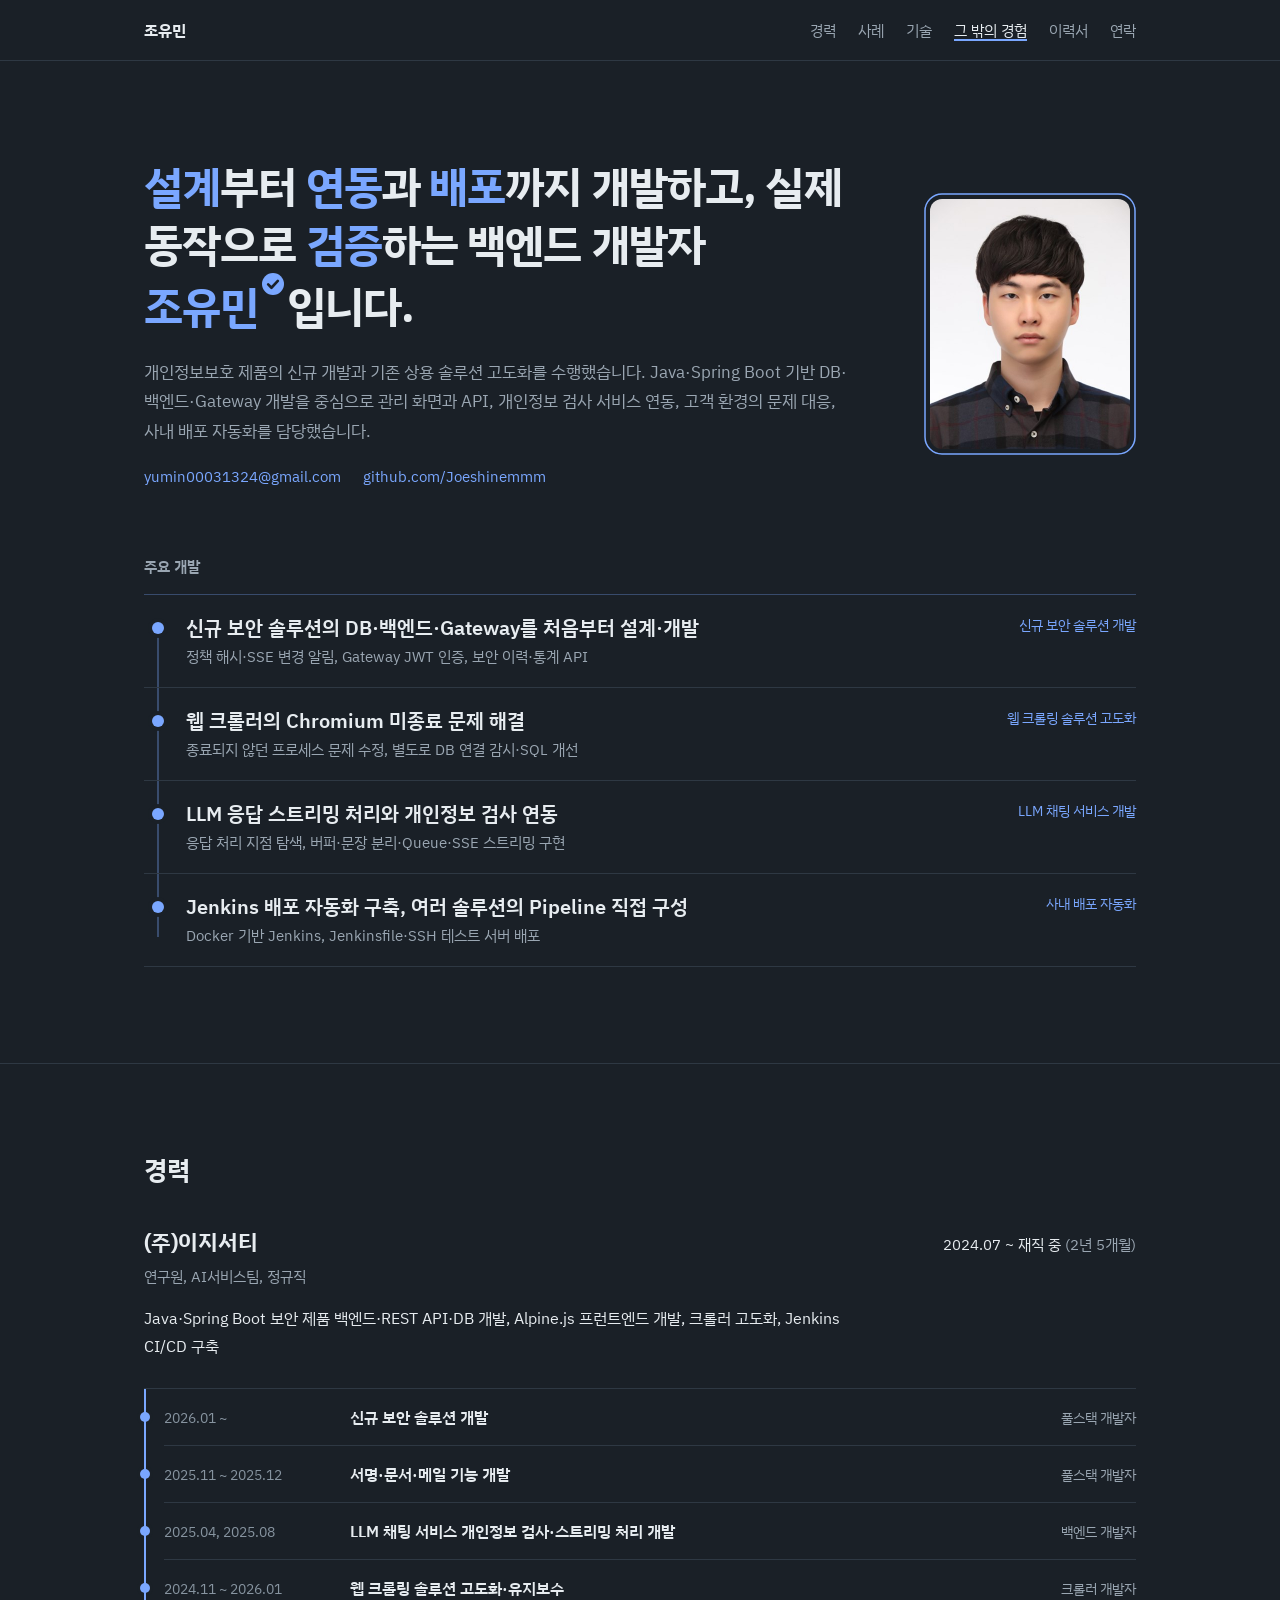
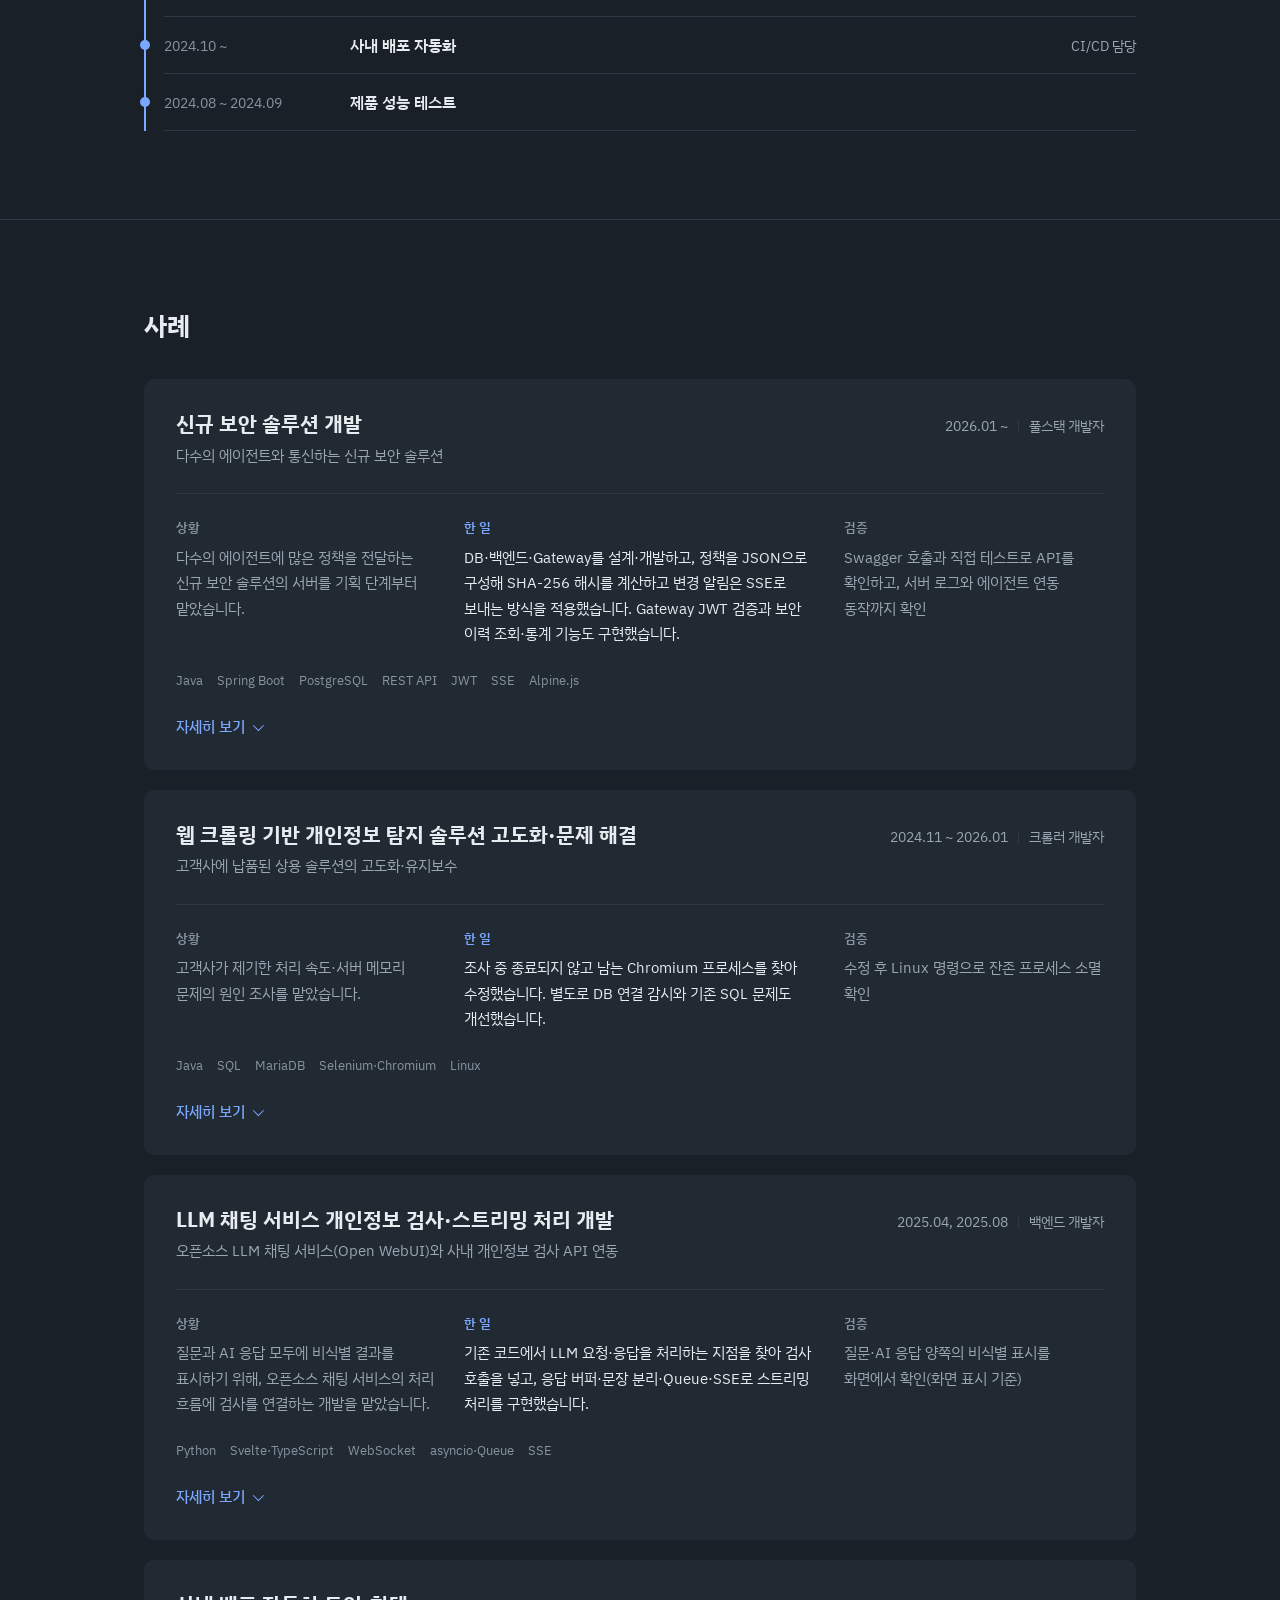
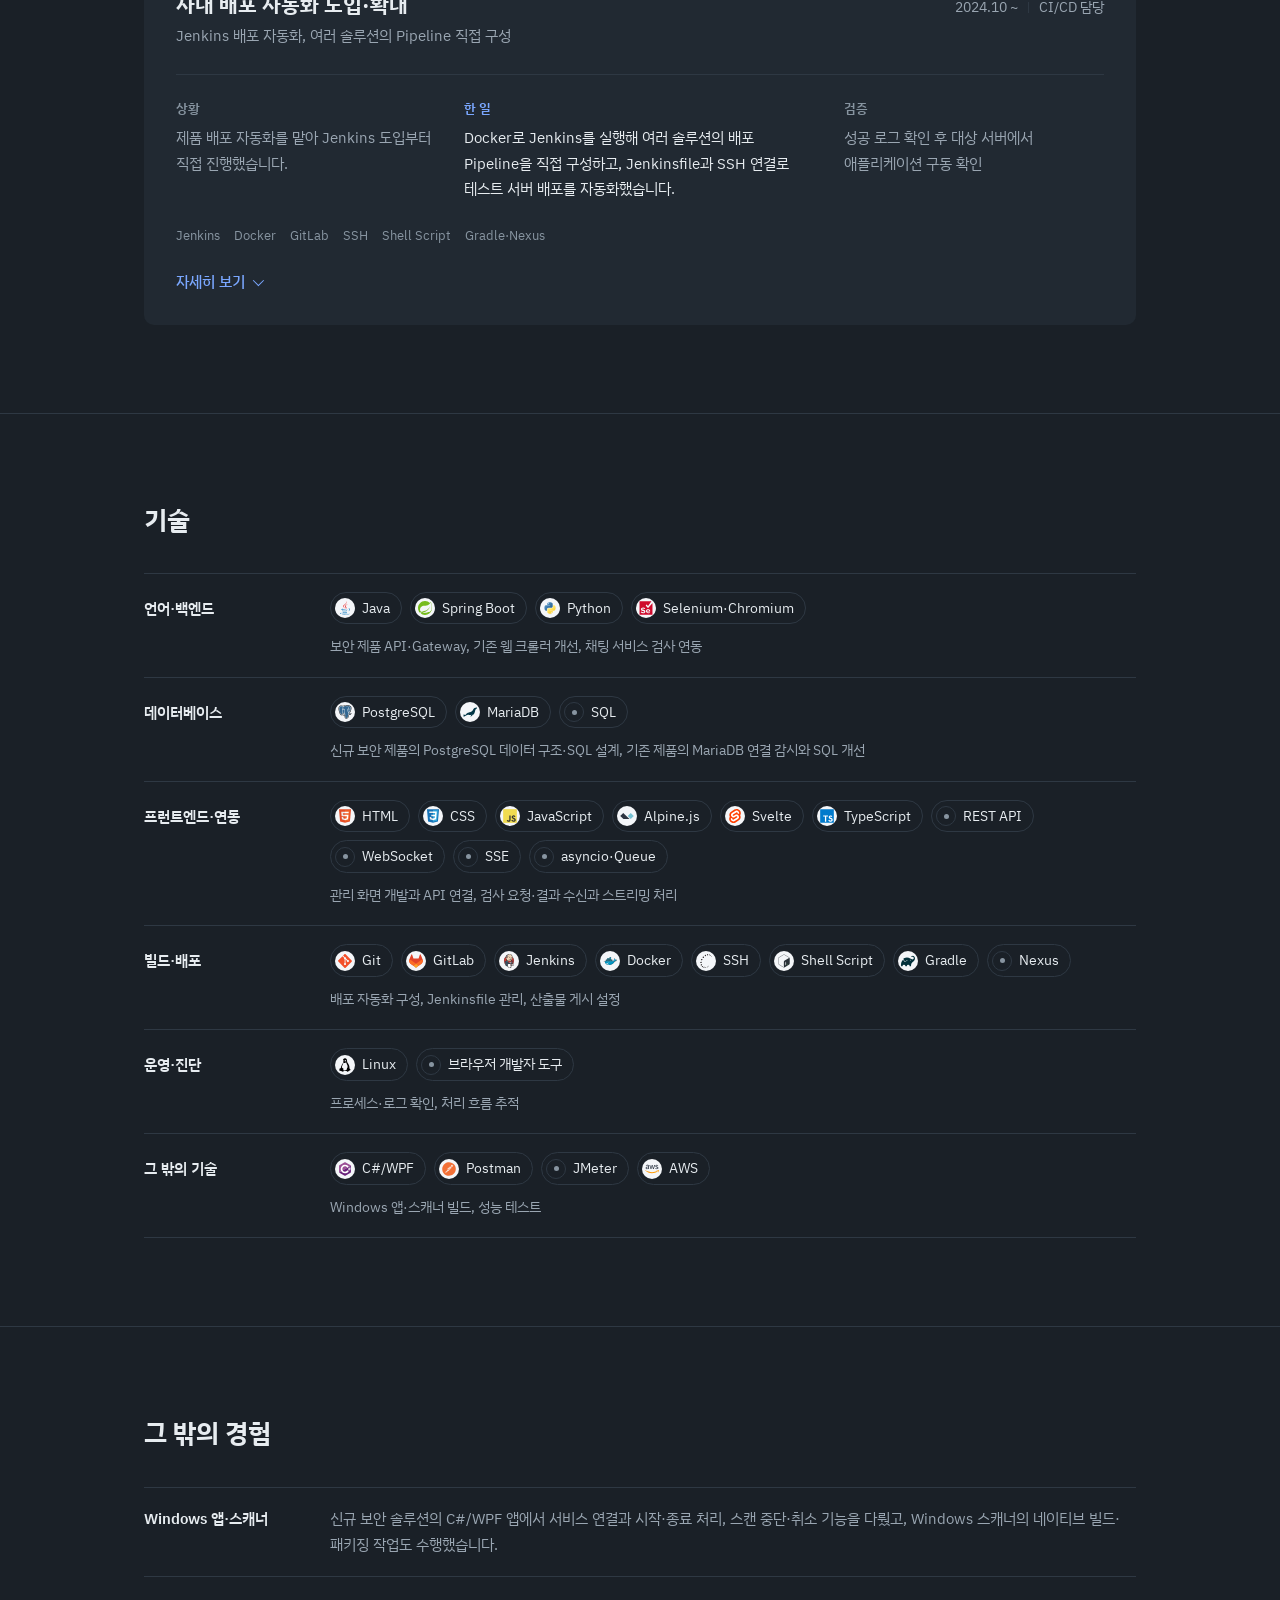
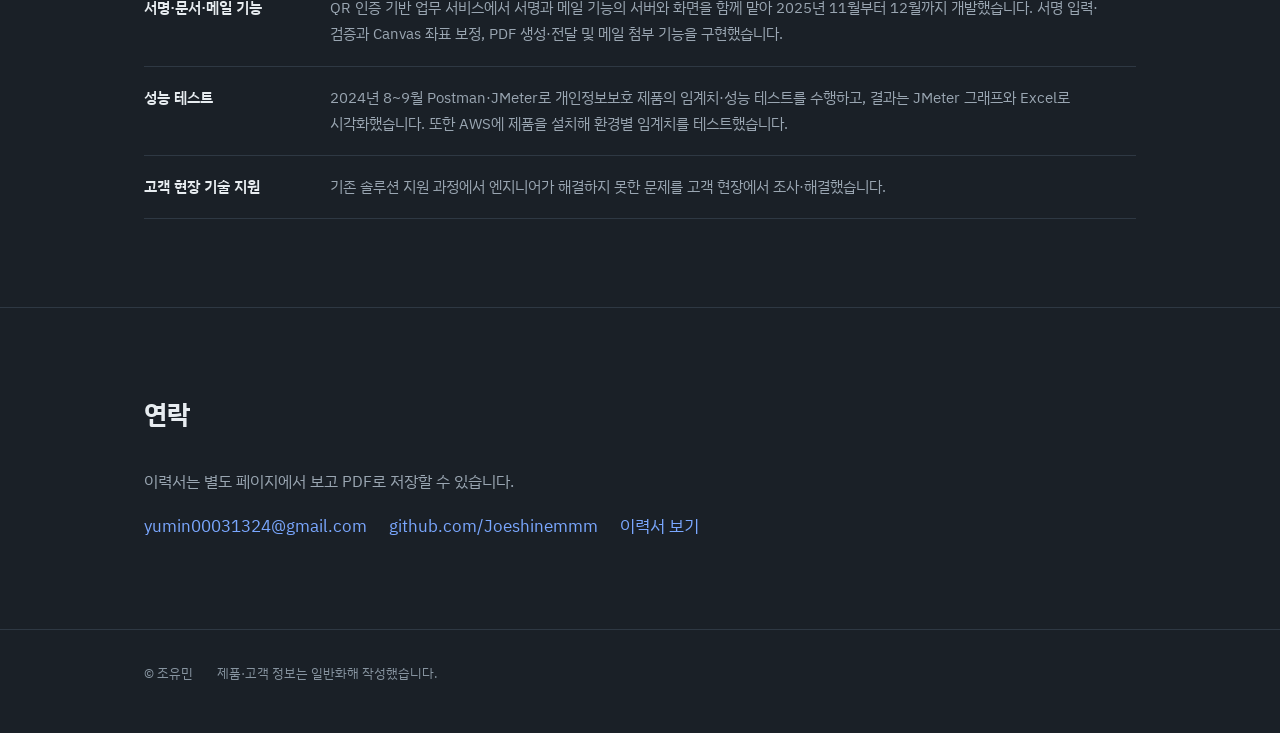
==== index.html @ 4fc16aa4 "[feat] 포트폴리오 사이트 첫 배포 * 포트폴리오·이력서 페이지와 스타일·스크립트·사진·기술 아이콘 추가 * README와 .nojekyll 추가" ====
<!doctype html>
<html lang="ko">
<head>
  <meta charset="utf-8">
  <meta name="viewport" content="width=device-width, initial-scale=1">
  <title>조유민 — 포트폴리오</title>
  <meta name="description" content="설계부터 연동과 배포까지 개발하고, 실제 동작으로 검증하는 백엔드 개발자 조유민의 포트폴리오">
  <meta property="og:type" content="website">
  <meta property="og:title" content="조유민 — 포트폴리오">
  <meta property="og:description" content="설계부터 연동과 배포까지 개발하고, 실제 동작으로 검증하는 백엔드 개발자 조유민입니다.">
  <meta property="og:url" content="https://joeshinemmm.github.io/">
  <link rel="canonical" href="https://joeshinemmm.github.io/">
  <link rel="icon" href="assets/favicon.svg" type="image/svg+xml">
  <link rel="preconnect" href="https://fonts.googleapis.com">
  <link rel="preconnect" href="https://fonts.gstatic.com" crossorigin>
  <link rel="stylesheet" href="https://fonts.googleapis.com/css2?family=IBM+Plex+Sans+KR:wght@400;500;600;700&display=swap">
  <link rel="stylesheet" href="assets/style.css?v=20261030a">
  <script>if (window.matchMedia('(prefers-reduced-motion: no-preference)').matches) document.documentElement.classList.add('motion');</script>
  <script src="assets/motion.js?v=20261028d" defer></script>
</head>
<body class="theme-dark">
  <a class="skip" href="#main">본문으로 건너뛰기</a>

  <header class="nav">
    <div class="container">
      <a class="brand" href="#top">조유민</a>
      <nav aria-label="섹션">
        <ul>
          <li><a class="link" href="#career">경력</a></li>
          <li><a class="link" href="#cases">사례</a></li>
          <li><a class="link" href="#skills">기술</a></li>
          <li><a class="link" href="#others">그 밖의 경험</a></li>
          <li><a class="link" href="resume.html">이력서</a></li>
          <li><a class="link" href="#contact">연락</a></li>
        </ul>
      </nav>
    </div>
  </header>

  <main id="main">
    <section class="hero" id="top">
      <div class="container">
        <div class="hero-top">
          <div class="hero-text">
            <h1><span class="kw" style="--d:800ms">설계</span>부터 <span class="kw" style="--d:1080ms">연동</span>과 <span class="kw" style="--d:1360ms">배포</span>까지 개발하고, 실제 동작으로 <span class="kw" style="--d:1640ms">검증</span>하는 백엔드 개발자 <span class="nowrap"><span class="kw kw-name" style="--d:1920ms">조유민</span><svg class="tick" viewBox="0 0 20 20" aria-hidden="true" focusable="false"><circle cx="10" cy="10" r="10"/><path d="M5.6 10.4l3 3 5.8-6.2"/></svg>입니다.</span></h1>
            <p class="lead">개인정보보호 제품의 신규 개발과 기존 상용 솔루션 고도화를 수행했습니다. Java·Spring Boot 기반 DB·백엔드·Gateway 개발을 중심으로 관리 화면과 API, 개인정보 검사 서비스 연동, 고객 환경의 문제 대응, 사내 배포 자동화를 담당했습니다.</p>
            <p class="links"><a href="mailto:yumin00031324@gmail.com">yumin00031324@gmail.com</a><a href="https://github.com/Joeshinemmm">github.com/Joeshinemmm</a></p>
          </div>
          <figure class="portrait">
            <img src="assets/profile.jpg" alt="조유민 프로필 사진" width="400" height="500">
            <svg class="frame" viewBox="0 0 212 262" preserveAspectRatio="none" aria-hidden="true" focusable="false"><rect x="1" y="1" width="210" height="260" rx="17" pathLength="100"/></svg>
          </figure>
        </div>

        <div class="ledger">
          <h2>주요 개발</h2>
          <ol>
            <li style="--i:0"><span class="mark" aria-hidden="true"></span><span class="what"><strong>신규 보안 솔루션의 DB·백엔드·Gateway를 처음부터 설계·개발</strong><span class="how">정책 해시·SSE 변경 알림, Gateway JWT 인증, 보안 이력·통계 API</span></span><a class="where" href="#case-security">신규 보안 솔루션 개발</a></li>
            <li style="--i:1"><span class="mark" aria-hidden="true"></span><span class="what"><strong>웹 크롤러의 Chromium 미종료 문제 해결</strong><span class="how">종료되지 않던 프로세스 문제 수정, 별도로 DB 연결 감시·SQL 개선</span></span><a class="where" href="#case-crawler">웹 크롤링 솔루션 고도화</a></li>
            <li style="--i:2"><span class="mark" aria-hidden="true"></span><span class="what"><strong>LLM 응답 스트리밍 처리와 개인정보 검사 연동</strong><span class="how">응답 처리 지점 탐색, 버퍼·문장 분리·Queue·SSE 스트리밍 구현</span></span><a class="where" href="#case-llm">LLM 채팅 서비스 개발</a></li>
            <li style="--i:3"><span class="mark" aria-hidden="true"></span><span class="what"><strong>Jenkins 배포 자동화 구축, 여러 솔루션의 Pipeline 직접 구성</strong><span class="how">Docker 기반 Jenkins, Jenkinsfile·SSH 테스트 서버 배포</span></span><a class="where" href="#case-cicd">사내 배포 자동화</a></li>
          </ol>
        </div>
      </div>
    </section>

    <section class="section" id="career">
      <div class="container">
        <h2>경력</h2>
        <div class="career">
          <div class="career-head">
            <h3>(주)이지서티</h3>
            <p class="tenure">2024.07 ~ 재직 중 <span>(<span data-since="2024-07">2년 3개월</span>)</span></p>
          </div>
          <p class="role">연구원, AI서비스팀, 정규직</p>
          <p class="sum">Java·Spring Boot 보안 제품 백엔드·REST API·DB 개발, Alpine.js 프런트엔드 개발, 크롤러 고도화, Jenkins CI/CD 구축</p>
          <ol class="timeline">
            <li class="now" style="--r:5"><span class="t-when">2026.01 ~</span><span class="t-what"><a href="#case-security">신규 보안 솔루션 개발</a></span><span class="t-role">풀스택 개발자</span></li>
            <li style="--r:4"><span class="t-when">2025.11 ~ 2025.12</span><span class="t-what"><a href="#others">서명·문서·메일 기능 개발</a></span><span class="t-role">풀스택 개발자</span></li>
            <li style="--r:3"><span class="t-when">2025.04, 2025.08</span><span class="t-what"><a href="#case-llm">LLM 채팅 서비스 개인정보 검사·스트리밍 처리 개발</a></span><span class="t-role">백엔드 개발자</span></li>
            <li style="--r:2"><span class="t-when">2024.11 ~ 2026.01</span><span class="t-what"><a href="#case-crawler">웹 크롤링 솔루션 고도화·유지보수</a></span><span class="t-role">크롤러 개발자</span></li>
            <li style="--r:1"><span class="t-when">2024.10 ~</span><span class="t-what"><a href="#case-cicd">사내 배포 자동화</a></span><span class="t-role">CI/CD 담당</span></li>
            <li style="--r:0"><span class="t-when">2024.08 ~ 2024.09</span><span class="t-what"><a href="#others">제품 성능 테스트</a></span><span class="t-role"></span></li>
          </ol>
        </div>
      </div>
    </section>

    <section class="section" id="cases">
      <div class="container">
        <h2>사례</h2>
        <div class="cases">

          <article class="case" id="case-security">
            <div class="case-head">
              <h3>신규 보안 솔루션 개발</h3>
              <p class="case-meta">2026.01 ~<span class="sep" aria-hidden="true"></span>풀스택 개발자</p>
            </div>
            <p class="context">다수의 에이전트와 통신하는 신규 보안 솔루션</p>
            <div class="facets">
              <div class="facet"><h4>상황</h4><p>다수의 에이전트에 많은 정책을 전달하는 신규 보안 솔루션의 서버를 기획 단계부터 맡았습니다.</p></div>
              <div class="facet key"><h4>한 일</h4><p>DB·백엔드·Gateway를 설계·개발하고, 정책을 JSON으로 구성해 SHA-256 해시를 계산하고 변경 알림은 SSE로 보내는 방식을 적용했습니다. Gateway JWT 검증과 보안 이력 조회·통계 기능도 구현했습니다.</p></div>
              <div class="facet"><h4>검증</h4><p>Swagger 호출과 직접 테스트로 API를 확인하고, 서버 로그와 에이전트 연동 동작까지 확인</p></div>
            </div>
            <p class="tags"><span>Java</span><span>Spring Boot</span><span>PostgreSQL</span><span>REST API</span><span>JWT</span><span>SSE</span><span>Alpine.js</span></p>
            <details>
              <summary>자세히 보기</summary>
              <div class="more">
                <div><h4>시기</h4><p>2026년 1월 설계, 2월 본격 개발</p></div>
                <div><h4>배경</h4><p>다수의 에이전트와 통신하는 신규 보안 솔루션의 서버를 초기 기획 단계부터 맡아 개발하고 있습니다.</p></div>
                <div><h4>맡은 일</h4><p>초기 기획에 참여하고 DB·백엔드·Gateway를 처음부터 설계·개발했습니다. 초기 React 화면은 프런트엔드 개발자가 담당했고 저는 연동을 지원했습니다. 이후 Alpine.js 관리 화면은 기존 UI 개발자와 협업해 개발했습니다. 현재는 서버와 관리 화면 개발을 함께 맡고 있습니다.</p></div>
                <div><h4>문제와 접근</h4>
                  <ul>
                    <li><b>정책 동기화:</b> 많은 정책과 에이전트 사이의 통신을 가볍게 구성하고 방화벽 제약을 고려하기 위해, 정책을 JSON으로 구성해 SHA-256 해시를 계산하는 방식과 SSE 연결을 적용했습니다. 해시 생성과 정책 변경 알림은 별도 흐름으로 구현했습니다.</li>
                    <li><b>인증 처리:</b> Gateway에서 JWT 검증과 인증 실패 응답을 처리하고, 서버가 참조하는 연동 주소를 환경 설정으로 분리했습니다.</li>
                    <li><b>관리 기능:</b> 조직 계층을 반영한 자산번호 일괄 부여 기능과, 보안 이력의 검색·조회 조건을 서버 처리와 연결하는 REST API, 보안 통계 집계·Excel 다운로드 기능을 구현했습니다.</li>
                  </ul>
                </div>
                <div><h4>검증</h4><p>Swagger로 API를 호출하거나 직접 테스트하며 동작을 확인하고, 서버의 정상 로그를 확인했습니다. 에이전트와 주고받는 정책 통신은 에이전트 개발자와 함께 점검했고, 오류가 생기면 서버와 에이전트 양쪽 로그를 보며 디버깅했습니다.</p></div>
                <div><h4>배운 점</h4><p>서버를 처음부터 맡아 설계·개발하며 쌓은 기술과 시행착오가, 이후 개발에서 설계 기준이 되었습니다.</p></div>
              </div>
            </details>
          </article>

          <article class="case" id="case-crawler">
            <div class="case-head">
              <h3>웹 크롤링 기반 개인정보 탐지 솔루션 고도화·문제 해결</h3>
              <p class="case-meta">2024.11 ~ 2026.01<span class="sep" aria-hidden="true"></span>크롤러 개발자</p>
            </div>
            <p class="context">고객사에 납품된 상용 솔루션의 고도화·유지보수</p>
            <div class="facets">
              <div class="facet"><h4>상황</h4><p>고객사가 제기한 처리 속도·서버 메모리 문제의 원인 조사를 맡았습니다.</p></div>
              <div class="facet key"><h4>한 일</h4><p>조사 중 종료되지 않고 남는 Chromium 프로세스를 찾아 수정했습니다. 별도로 DB 연결 감시와 기존 SQL 문제도 개선했습니다.</p></div>
              <div class="facet"><h4>검증</h4><p>수정 후 Linux 명령으로 잔존 프로세스 소멸 확인</p></div>
            </div>
            <p class="tags"><span>Java</span><span>SQL</span><span>MariaDB</span><span>Selenium·Chromium</span><span>Linux</span></p>
            <details>
              <summary>자세히 보기</summary>
              <div class="more">
                <div><h4>시기</h4><p>2024년 11월 ~ 2026년 1월 고도화·유지보수, 이후 오류 대응 지원</p></div>
                <div><h4>배경</h4><p>고객사에 이미 판매·납품된 웹 크롤링 기반 개인정보 탐지 솔루션의 유지보수와 고도화를 담당했습니다. 기존 코드와 크롤러 구조를 분석하고, 고객 요청에 따른 기능 변경과 동적 페이지 수집 처리를 개선했습니다.</p></div>
                <div><h4>문제와 접근</h4>
                  <ul>
                    <li><b>브라우저 프로세스 미종료:</b> 담당 엔지니어가 전달한 고객의 처리 속도·서버 메모리 문제를 조사하던 중, 종료되지 않고 남아 있는 Chromium 프로세스를 찾아 수정했습니다.</li>
                    <li><b>DB 연결 감시:</b> 애플리케이션 로그와 웹 요청·응답을 관찰하며 DB 연결·감시 문제를 조사하고 개선했습니다. 구현에는 DB 연결 사용률에 따른 작업 일시정지·재개, 점검 간격과 자원 정리 처리가 포함됩니다.</li>
                    <li><b>SQL 개선:</b> 기존 SQL 쿼리의 문제를 분석·수정해 정상화했습니다.</li>
                  </ul>
                </div>
                <div><h4>검증</h4>
                  <ul>
                    <li>수정 후 Linux 프로세스 확인 명령으로 잔존 Chromium 프로세스가 사라진 것을 확인했습니다.</li>
                    <li>DB 연결 사용률이 일정 비율 이상일 때 작업이 일시정지하는 것을 로그로 확인했습니다.</li>
                  </ul>
                </div>
                <div><h4>배운 점</h4><p>기존 코드에서 쿼리 오류와 예외 처리·기본 기능 확인이 부족한 부분을 보완하면서, 예외 상황과 기본 동작을 직접 확인하는 것을 기본으로 삼게 되었습니다.</p></div>
              </div>
            </details>
          </article>

          <article class="case" id="case-llm">
            <div class="case-head">
              <h3>LLM 채팅 서비스 개인정보 검사·스트리밍 처리 개발</h3>
              <p class="case-meta">2025.04, 2025.08<span class="sep" aria-hidden="true"></span>백엔드 개발자</p>
            </div>
            <p class="context">오픈소스 LLM 채팅 서비스(Open WebUI)와 사내 개인정보 검사 API 연동</p>
            <div class="facets">
              <div class="facet"><h4>상황</h4><p>질문과 AI 응답 모두에 비식별 결과를 표시하기 위해, 오픈소스 채팅 서비스의 처리 흐름에 검사를 연결하는 개발을 맡았습니다.</p></div>
              <div class="facet key"><h4>한 일</h4><p>기존 코드에서 LLM 요청·응답을 처리하는 지점을 찾아 검사 호출을 넣고, 응답 버퍼·문장 분리·Queue·SSE로 스트리밍 처리를 구현했습니다.</p></div>
              <div class="facet"><h4>검증</h4><p>질문·AI 응답 양쪽의 비식별 표시를 화면에서 확인(화면 표시 기준)</p></div>
            </div>
            <p class="tags"><span>Python</span><span>Svelte·TypeScript</span><span>WebSocket</span><span>asyncio·Queue</span><span>SSE</span></p>
            <details>
              <summary>자세히 보기</summary>
              <div class="more">
                <div><h4>시기</h4><p>2025년 4월 집중 개발, 2025년 8월 스트리밍 처리 재개발</p></div>
                <div><h4>배경</h4><p>오픈소스 LLM 채팅 서비스(Open WebUI)에 사내 개인정보 검사 API를 연결해, 사용자 질문과 AI 응답에 비식별 결과를 표시하는 작업이었습니다.</p></div>
                <div><h4>접근</h4><p>코드에 로그를 추가하고 실제 웹을 실행해 개발자 도구로 요청·응답 흐름을 추적하며 호출 지점을 찾았습니다. 초기 HTTP 호출을 WebSocket 기반 검사 요청·결과 수신으로 바꾸고, 화면에서는 원본 메시지와 표시용 비식별 결과를 구분해 처리했습니다. 8월에는 응답을 모아 완료 후 검사하던 기존 흐름을 스트리밍 방식으로 전환하며, 응답 버퍼와 문장 분리, asyncio 수신 태스크·Queue를 이용한 결과 전달, SSE 형식 재구성을 구현했습니다.</p></div>
                <div><h4>표시 흐름</h4>
                  <div class="flow">
                    <div><p class="lane">질문</p><ol><li style="--i:0">사용자 질문</li><li class="arrow" aria-hidden="true">→</li><li style="--i:1">사내 검사 API</li><li class="arrow" aria-hidden="true">→</li><li style="--i:2" class="end">비식별 결과 표시</li></ol></div>
                    <div><p class="lane">AI 응답 (후속 스트리밍 처리)</p><ol><li style="--i:0">응답 버퍼·문장 분리</li><li class="arrow" aria-hidden="true">→</li><li style="--i:1">사내 검사 API</li><li class="arrow" aria-hidden="true">→</li><li style="--i:2">Queue로 결과 전달</li><li class="arrow" aria-hidden="true">→</li><li style="--i:3" class="end">SSE 형식으로 비식별 결과 표시</li></ol></div>
                    <p class="note">흐름 설명용 그림입니다. 화면 표시 기준이며, 모델에 전달되는 원문의 처리 여부를 나타내지 않습니다.</p>
                  </div>
                </div>
                <div><h4>검증</h4><p>개인정보가 포함된 질문을 실제로 입력해, 질문과 AI 응답 양쪽에 비식별 결과가 표시되는 것을 화면에서 확인했습니다. 이 확인은 화면 표시 기준이며, 모델에 전달되는 원문이나 저장 데이터의 처리 검증과는 별개입니다.</p></div>
                <div><h4>배운 점</h4><p>오랜만에 쓰는 Python과 처음 접한 Svelte로 된 코드였지만, 로그를 추가하고 실제로 실행하며 흐름을 따라가는 과정에서 디버깅의 중요성을 체감했습니다.</p></div>
              </div>
            </details>
          </article>

          <article class="case" id="case-cicd">
            <div class="case-head">
              <h3>사내 배포 자동화 도입·확대</h3>
              <p class="case-meta">2024.10 ~<span class="sep" aria-hidden="true"></span>CI/CD 담당</p>
            </div>
            <p class="context">Jenkins 배포 자동화, 여러 솔루션의 Pipeline 직접 구성</p>
            <div class="facets">
              <div class="facet"><h4>상황</h4><p>제품 배포 자동화를 맡아 Jenkins 도입부터 직접 진행했습니다.</p></div>
              <div class="facet key"><h4>한 일</h4><p>Docker로 Jenkins를 실행해 여러 솔루션의 배포 Pipeline을 직접 구성하고, Jenkinsfile과 SSH 연결로 테스트 서버 배포를 자동화했습니다.</p></div>
              <div class="facet"><h4>검증</h4><p>성공 로그 확인 후 대상 서버에서 애플리케이션 구동 확인</p></div>
            </div>
            <p class="tags"><span>Jenkins</span><span>Docker</span><span>GitLab</span><span>SSH</span><span>Shell Script</span><span>Gradle·Nexus</span></p>
            <details>
              <summary>자세히 보기</summary>
              <div class="more">
                <div><h4>시기</h4><p>2024년 10월부터 담당</p></div>
                <div><h4>배경</h4><p>팀장의 요청을 계기로 제품 배포 자동화를 맡아, Jenkins 도입부터 진행했습니다.</p></div>
                <div><h4>맡은 일과 접근</h4>
                  <ul>
                    <li>Docker로 Jenkins를 실행하고, 처음 다루는 도구였지만 AI 도구를 활용해 익히며, 담당하던 기존 솔루션부터 차례로 Pipeline과 설정을 직접 구성했습니다.</li>
                    <li>다른 제품 담당자들에게 JAR·WAR를 직접 빌드해 올리는 것보다 편리하고 여러 작업을 지원한다는 점을 설명하며 도입을 도왔습니다.</li>
                    <li>Jenkinsfile을 작성해 GitLab에서 관리하고, Jenkins의 SSH 연결을 프로젝트 설정에 적용해 테스트 서버 배포와 환경 설정을 자동화했습니다.</li>
                    <li>이후 빌드 산출물의 서버 전달과 보관 전송을 구성하고, 이후 신규 보안 솔루션에서는 Jenkinsfile의 환경 설정 경로와 브랜치 설정을 수정했습니다. 기존 Nexus 서버를 활용할 수 있도록 Gradle 산출물 게시 설정도 구성했습니다.</li>
                  </ul>
                </div>
                <div><h4>배포 흐름</h4>
                  <div class="flow">
                    <div><ol><li style="--i:0">GitLab의 Jenkinsfile</li><li class="arrow" aria-hidden="true">→</li><li style="--i:1">Jenkins(Docker)</li><li class="arrow" aria-hidden="true">→</li><li style="--i:2">빌드</li><li class="arrow" aria-hidden="true">→</li><li style="--i:3">SSH 배포</li><li class="arrow" aria-hidden="true">→</li><li style="--i:4">테스트 서버</li><li class="arrow" aria-hidden="true">→</li><li style="--i:5" class="end">성공 로그·구동 확인</li></ol></div>
                    <p class="note">흐름 설명용 그림입니다. 서버 구성과 접속 설정은 표시하지 않습니다.</p>
                  </div>
                </div>
                <div><h4>검증</h4><p>Jenkins 성공 로그를 확인한 뒤 대상 서버에서 애플리케이션이 실제로 구동되는지 확인했습니다. 신규 보안 솔루션의 설정을 수정한 뒤에는 배포 테스트에서 정상 동작을 확인했습니다.</p></div>
              </div>
            </details>
          </article>

        </div>
      </div>
    </section>

    <section class="section" id="skills">
      <div class="container">
        <h2>기술</h2>
        <div class="skills">
          <div class="skill">
            <h3>언어·백엔드</h3>
            <ul class="chips">
              <li class="chip"><i aria-hidden="true"><img src="assets/icons/java.svg" alt="" width="14" height="14"></i>Java</li>
              <li class="chip"><i aria-hidden="true"><img src="assets/icons/spring.svg" alt="" width="14" height="14"></i>Spring Boot</li>
              <li class="chip"><i aria-hidden="true"><img src="assets/icons/python.svg" alt="" width="14" height="14"></i>Python</li>
              <li class="chip"><i aria-hidden="true"><img src="assets/icons/selenium.svg" alt="" width="14" height="14"></i>Selenium·Chromium</li>
            </ul>
            <p class="used">보안 제품 API·Gateway, 기존 웹 크롤러 개선, 채팅 서비스 검사 연동</p>
          </div>
          <div class="skill">
            <h3>데이터베이스</h3>
            <ul class="chips">
              <li class="chip"><i aria-hidden="true"><img src="assets/icons/postgresql.svg" alt="" width="14" height="14"></i>PostgreSQL</li>
              <li class="chip"><i aria-hidden="true"><img src="assets/icons/mariadb.svg" alt="" width="14" height="14"></i>MariaDB</li>
              <li class="chip"><i class="ico-generic" aria-hidden="true"></i>SQL</li>
            </ul>
            <p class="used">신규 보안 제품의 PostgreSQL 데이터 구조·SQL 설계, 기존 제품의 MariaDB 연결 감시와 SQL 개선</p>
          </div>
          <div class="skill">
            <h3>프런트엔드·연동</h3>
            <ul class="chips">
              <li class="chip"><i aria-hidden="true"><img src="assets/icons/html5.svg" alt="" width="14" height="14"></i>HTML</li>
              <li class="chip"><i aria-hidden="true"><img src="assets/icons/css3.svg" alt="" width="14" height="14"></i>CSS</li>
              <li class="chip"><i aria-hidden="true"><img src="assets/icons/javascript.svg" alt="" width="14" height="14"></i>JavaScript</li>
              <li class="chip"><i aria-hidden="true"><img src="assets/icons/alpinejs.svg" alt="" width="14" height="14"></i>Alpine.js</li>
              <li class="chip"><i aria-hidden="true"><img src="assets/icons/svelte.svg" alt="" width="14" height="14"></i>Svelte</li>
              <li class="chip"><i aria-hidden="true"><img src="assets/icons/typescript.svg" alt="" width="14" height="14"></i>TypeScript</li>
              <li class="chip"><i class="ico-generic" aria-hidden="true"></i>REST API</li>
              <li class="chip"><i class="ico-generic" aria-hidden="true"></i>WebSocket</li>
              <li class="chip"><i class="ico-generic" aria-hidden="true"></i>SSE</li>
              <li class="chip"><i class="ico-generic" aria-hidden="true"></i>asyncio·Queue</li>
            </ul>
            <p class="used">관리 화면 개발과 API 연결, 검사 요청·결과 수신과 스트리밍 처리</p>
          </div>
          <div class="skill">
            <h3>빌드·배포</h3>
            <ul class="chips">
              <li class="chip"><i aria-hidden="true"><img src="assets/icons/git.svg" alt="" width="14" height="14"></i>Git</li>
              <li class="chip"><i aria-hidden="true"><img src="assets/icons/gitlab.svg" alt="" width="14" height="14"></i>GitLab</li>
              <li class="chip"><i aria-hidden="true"><img src="assets/icons/jenkins.svg" alt="" width="14" height="14"></i>Jenkins</li>
              <li class="chip"><i aria-hidden="true"><img src="assets/icons/docker.svg" alt="" width="14" height="14"></i>Docker</li>
              <li class="chip"><i aria-hidden="true"><img src="assets/icons/ssh.svg" alt="" width="14" height="14"></i>SSH</li>
              <li class="chip"><i aria-hidden="true"><img src="assets/icons/bash.svg" alt="" width="14" height="14"></i>Shell Script</li>
              <li class="chip"><i aria-hidden="true"><img src="assets/icons/gradle.svg" alt="" width="14" height="14"></i>Gradle</li>
              <li class="chip"><i class="ico-generic" aria-hidden="true"></i>Nexus</li>
            </ul>
            <p class="used">배포 자동화 구성, Jenkinsfile 관리, 산출물 게시 설정</p>
          </div>
          <div class="skill">
            <h3>운영·진단</h3>
            <ul class="chips">
              <li class="chip"><i aria-hidden="true"><img src="assets/icons/linux.svg" alt="" width="14" height="14"></i>Linux</li>
              <li class="chip"><i class="ico-generic" aria-hidden="true"></i>브라우저 개발자 도구</li>
            </ul>
            <p class="used">프로세스·로그 확인, 처리 흐름 추적</p>
          </div>
          <div class="skill">
            <h3>그 밖의 기술</h3>
            <ul class="chips">
              <li class="chip"><i aria-hidden="true"><img src="assets/icons/csharp.svg" alt="" width="14" height="14"></i>C#/WPF</li>
              <li class="chip"><i aria-hidden="true"><img src="assets/icons/postman.svg" alt="" width="14" height="14"></i>Postman</li>
              <li class="chip"><i class="ico-generic" aria-hidden="true"></i>JMeter</li>
              <li class="chip"><i aria-hidden="true"><img src="assets/icons/amazonwebservices.svg" alt="" width="14" height="14"></i>AWS</li>
            </ul>
            <p class="used">Windows 앱·스캐너 빌드, 성능 테스트</p>
          </div>
        </div>
      </div>
    </section>

    <section class="section" id="others">
      <div class="container">
        <h2>그 밖의 경험</h2>
        <div class="others">
          <div class="other"><h3>Windows 앱·스캐너</h3><p>신규 보안 솔루션의 C#/WPF 앱에서 서비스 연결과 시작·종료 처리, 스캔 중단·취소 기능을 다뤘고, Windows 스캐너의 네이티브 빌드·패키징 작업도 수행했습니다.</p></div>
          <div class="other"><h3>서명·문서·메일 기능</h3><p>QR 인증 기반 업무 서비스에서 서명과 메일 기능의 서버와 화면을 함께 맡아 2025년 11월부터 12월까지 개발했습니다. 서명 입력·검증과 Canvas 좌표 보정, PDF 생성·전달 및 메일 첨부 기능을 구현했습니다.</p></div>
          <div class="other"><h3>성능 테스트</h3><p>2024년 8~9월 Postman·JMeter로 개인정보보호 제품의 임계치·성능 테스트를 수행하고, 결과는 JMeter 그래프와 Excel로 시각화했습니다. 또한 AWS에 제품을 설치해 환경별 임계치를 테스트했습니다.</p></div>
          <div class="other"><h3>고객 현장 기술 지원</h3><p>기존 솔루션 지원 과정에서 엔지니어가 해결하지 못한 문제를 고객 현장에서 조사·해결했습니다.</p></div>
        </div>
      </div>
    </section>

    <section class="section contact" id="contact">
      <div class="container">
        <h2>연락</h2>
        <p>이력서는 별도 페이지에서 보고 PDF로 저장할 수 있습니다.</p>
        <p class="links"><a href="mailto:yumin00031324@gmail.com">yumin00031324@gmail.com</a><a href="https://github.com/Joeshinemmm">github.com/Joeshinemmm</a><a href="resume.html">이력서 보기</a></p>
      </div>
    </section>
  </main>

  <footer class="footer">
    <div class="container"><span>© 조유민</span><span>제품·고객 정보는 일반화해 작성했습니다.</span></div>
  </footer>

  <script>
    document.querySelectorAll('[data-since]').forEach(function (el) {
      var p = el.getAttribute('data-since').split('-');
      var now = new Date();
      var months = (now.getFullYear() - Number(p[0])) * 12 + (now.getMonth() + 1 - Number(p[1]));
      if (months < 0) return;
      var y = Math.floor(months / 12), m = months % 12;
      el.textContent = ((y ? y + '년' : '') + (m ? ' ' + m + '개월' : '')).trim() || '0개월';
    });
  </script>
</body>
</html>
---- assets/style.css ----
/* 조유민 포트폴리오 · 로컬 시안 (2026-10-28 2차)
   정체성: '주요 개발' — 강조는 히어로 아래 주요 개발 한 곳에만 쓴다. */

:root {
  --font: "IBM Plex Sans KR", "Apple SD Gothic Neo", "Malgun Gothic", sans-serif;
  --maxw: 1040px;
  --measure: 720px;
  --gutter: 24px;
}

/* 포트폴리오: 슬레이트 다크 */
.theme-dark {
  --bg: #1a2027;      /* Slate */
  --panel: #212932;   /* Panel */
  --rule: #2e3843;    /* Rule */
  --text: #e7ecf0;    /* Paper */
  --muted: #9aa6b2;   /* Fog */
  --faint: #8794a0;
  --accent: #7aa7ff;  /* Verified Blue: 신호 단어·강조·링크 */
  --accent-weak: rgba(122, 167, 255, 0.1);
  --accent-line: rgba(122, 167, 255, 0.32);
}

/* 이력서: 종이 */
.theme-light {
  --bg: #ffffff;
  --panel: #f5f7f9;
  --rule: #e3e7eb;
  --text: #1a2027;
  --muted: #56616c;
  --faint: #66717c;
  --accent: #2f63d1;
  --accent-weak: rgba(47, 99, 209, 0.08);
  --accent-line: rgba(47, 99, 209, 0.28);
}

* { box-sizing: border-box; }
html { scroll-padding-top: 72px; }
@media (prefers-reduced-motion: no-preference) { html { scroll-behavior: smooth; } }
body {
  margin: 0;
  background: var(--bg);
  color: var(--text);
  font-family: var(--font);
  font-size: 16px;
  line-height: 1.75;
  word-break: keep-all;
  overflow-wrap: anywhere;
  font-variant-numeric: tabular-nums;
  -webkit-font-smoothing: antialiased;
}
a { color: var(--accent); text-decoration: none; }
a:hover { text-decoration: underline; text-underline-offset: 3px; }
:focus-visible { outline: 2px solid var(--accent); outline-offset: 3px; border-radius: 3px; }
h1, h2, h3, h4, p, ul, ol { margin: 0; }
ul, ol { padding: 0; list-style: none; }

.container { max-width: var(--maxw); margin: 0 auto; padding: 0 var(--gutter); }
.skip { position: absolute; left: -999px; }
.skip:focus { left: 16px; top: 8px; z-index: 50; background: var(--panel); padding: 6px 12px; }

/* 상단 메뉴 */
.nav { position: sticky; top: 0; z-index: 20; background: var(--bg); border-bottom: 1px solid var(--rule); }
.nav .container { display: flex; align-items: center; gap: 24px; height: 60px; }
.nav .brand { color: var(--text); font-weight: 700; white-space: nowrap; }
.nav .brand:hover { text-decoration: none; }
.nav nav { min-width: 0; margin-left: auto; }
.nav ul { display: flex; gap: 22px; overflow-x: auto; scrollbar-width: none; }
.nav ul::-webkit-scrollbar { display: none; }
.nav a.link { color: var(--muted); font-size: 15px; white-space: nowrap; }
.nav a.link:hover { color: var(--text); text-decoration: none; }

/* 섹션 */
.section { padding: 88px 0; border-top: 1px solid var(--rule); }
.section > .container > h2 { font-size: 26px; line-height: 1.35; font-weight: 700; margin-bottom: 36px; }

/* 히어로 */
.hero { padding: 96px 0 0; }
.hero h1 { font-size: clamp(30px, 4.2vw, 44px); line-height: 1.32; font-weight: 700; letter-spacing: -0.02em; max-width: 880px; }
.hero .lead { color: var(--muted); max-width: var(--measure); margin-top: 22px; font-size: 17px; }
.links { display: flex; flex-wrap: wrap; gap: 8px 22px; margin-top: 18px; font-size: 15px; }

/* 주요 개발 — 페이지의 유일한 강조 */
.ledger { margin: 64px 0 96px; }
.ledger h2 { font-size: 15px; font-weight: 600; color: var(--muted); margin-bottom: 14px; }
.ledger ol { border-top: 1px solid var(--accent-line); }
.ledger li { display: grid; grid-template-columns: 28px minmax(0, 1fr) auto; gap: 14px; align-items: baseline; padding: 18px 0; border-bottom: 1px solid var(--rule); }
.ledger .what { display: grid; gap: 2px; }
.ledger .what strong { font-size: clamp(17px, 2vw, 20px); line-height: 1.5; font-weight: 600; }
.ledger .how { color: var(--muted); font-size: 15px; line-height: 1.6; }
.ledger .where { font-size: 14px; white-space: nowrap; }
.ledger li:hover .mark, .ledger li:focus-within .mark { box-shadow: 0 0 0 4px var(--bg), 0 0 0 8px var(--accent-line); }
.ledger li:hover .where, .ledger li:focus-within .where { transform: translateX(3px); }

/* 경력 */
.career-head { display: flex; flex-wrap: wrap; justify-content: space-between; align-items: baseline; gap: 6px 24px; }
.career-head h3 { font-size: 22px; font-weight: 700; }
.career-head .tenure { font-size: 15px; color: var(--text); }
.career-head .tenure span { color: var(--muted); }
.career .role { color: var(--muted); font-size: 15px; margin-top: 2px; }
.career .sum { margin-top: 14px; max-width: var(--measure); }
.timeline { margin-top: 28px; border-top: 1px solid var(--rule); }
.timeline li { display: grid; grid-template-columns: 170px minmax(0, 1fr) auto; gap: 16px; align-items: baseline; padding: 14px 0; border-bottom: 1px solid var(--rule); }
.t-when { color: var(--faint); font-size: 14px; }
.t-what a { color: var(--text); font-weight: 600; }
.t-what a:hover { color: var(--accent); }
.t-role { color: var(--muted); font-size: 14px; }

/* 사례 — 면(panel)을 쓰는 유일한 블록 */
.cases { display: grid; gap: 20px; }
.case { position: relative; background: var(--panel); border-radius: 10px; padding: 30px 32px; }
.case-head { display: flex; flex-wrap: wrap; justify-content: space-between; align-items: baseline; gap: 4px 20px; }
.case-head h3 { font-size: 21px; line-height: 1.4; font-weight: 700; }
.case-meta { color: var(--muted); font-size: 14px; white-space: nowrap; }
.case-meta .sep { display: inline-block; width: 1px; height: 11px; background: var(--rule); margin: 0 10px; vertical-align: -1px; }
.case .context { color: var(--muted); margin-top: 4px; font-size: 15px; }
.facets { display: grid; grid-template-columns: 1fr 1.35fr 1fr; gap: 28px; margin-top: 24px; padding-top: 22px; border-top: 1px solid var(--rule); }
.facet h4 { font-size: 13px; font-weight: 600; color: var(--faint); margin-bottom: 6px; }
.facet p { font-size: 15px; line-height: 1.7; color: var(--muted); }
.facet.key h4 { color: var(--accent); }
.facet.key p { color: var(--text); }
.tags { display: flex; flex-wrap: wrap; gap: 6px 14px; margin-top: 22px; font-size: 13px; color: var(--faint); }
.case details { margin-top: 20px; }
.case summary { cursor: pointer; color: var(--accent); font-size: 15px; font-weight: 500; list-style: none; display: inline-flex; align-items: center; gap: 8px; }
.case summary::-webkit-details-marker { display: none; }
.case summary::after { content: ""; width: 7px; height: 7px; border-right: 1.5px solid currentColor; border-bottom: 1.5px solid currentColor; transform: rotate(45deg) translateY(-2px); }
.case details[open] summary::after { transform: rotate(-135deg) translateY(-2px); }
.more { margin-top: 18px; display: grid; gap: 18px; max-width: 820px; font-size: 15px; }
.more h4 { font-size: 14px; font-weight: 600; margin-bottom: 4px; }
.more p, .more li { color: var(--muted); }
.more ul { display: grid; gap: 6px; }
.more li { padding-left: 14px; position: relative; }
.more li::before { content: ""; position: absolute; left: 0; top: 0.8em; width: 5px; height: 1px; background: var(--faint); }
.more li b { color: var(--text); font-weight: 600; }

/* 흐름도 */
.flow { display: grid; gap: 10px; margin-top: 4px; }
.flow ol { display: flex; flex-wrap: wrap; align-items: center; gap: 8px; }
.flow li { font-size: 14px; color: var(--text); border: 1px solid var(--rule); border-radius: 6px; padding: 6px 12px; background: var(--bg); }
.flow li.arrow { border: 0; background: none; padding: 0 2px; color: var(--faint); }
.flow li.end { border-color: var(--accent-line); color: var(--accent); }
.flow .lane { font-size: 13px; color: var(--faint); margin-bottom: 4px; }
.flow .note { font-size: 13px; color: var(--faint); }

/* 기술 */
.skills { border-top: 1px solid var(--rule); }
.skill { display: grid; grid-template-columns: 170px minmax(0, 1fr); gap: 16px; padding: 18px 0; border-bottom: 1px solid var(--rule); }
.skill h3 { font-size: 15px; font-weight: 600; padding-top: 4px; }
.chips { display: flex; flex-wrap: wrap; gap: 8px; }
.chip { display: inline-flex; align-items: center; gap: 7px; font-size: 14px; padding: 3px 11px 3px 4px; border-radius: 999px; border: 1px solid var(--rule); }
.chip i { flex: none; display: inline-grid; place-items: center; width: 20px; height: 20px; border-radius: 50%; background: #f4f6f9; font-size: 13px; line-height: 1; }
.chip i img { display: block; width: 14px; height: 14px; }
.chip i.ico-generic { background: transparent; border: 1px solid var(--rule); }
.chip i.ico-generic::before { content: ""; width: 5px; height: 5px; border-radius: 50%; background: var(--faint); }
.skill .used { grid-column: 2; color: var(--muted); font-size: 14px; margin-top: -6px; }

/* 그 밖의 경험 */
.others { border-top: 1px solid var(--rule); }
.other { display: grid; grid-template-columns: 170px minmax(0, 1fr); gap: 16px; padding: 18px 0; border-bottom: 1px solid var(--rule); }
.other h3 { font-size: 15px; font-weight: 600; }
.other p { color: var(--muted); font-size: 15px; }

/* 연락 */
.contact p { max-width: var(--measure); color: var(--muted); }
.contact .links { font-size: 17px; margin-top: 16px; }
.footer { padding: 32px 0 48px; color: var(--faint); font-size: 13px; border-top: 1px solid var(--rule); }
.footer .container { display: flex; flex-wrap: wrap; gap: 4px 24px; }

/* 이력서 페이지 */
.resume { max-width: 880px; margin: 0 auto; padding: 64px var(--gutter) 96px; }
.resume-top { display: flex; justify-content: flex-end; gap: 20px; font-size: 14px; margin-bottom: 40px; }
.resume-top button { font: inherit; font-size: 14px; color: var(--accent); background: none; border: 0; padding: 0; cursor: pointer; }
.resume-top button:hover { text-decoration: underline; text-underline-offset: 3px; }
.resume h1 { font-size: clamp(40px, 7vw, 58px); line-height: 1.1; font-weight: 700; letter-spacing: -0.03em; }
.dot { color: var(--accent); }
.resume .intro { font-size: 19px; line-height: 1.6; margin-top: 20px; max-width: var(--measure); }
.resume .links { color: var(--muted); }
.r-section { display: grid; grid-template-columns: 160px minmax(0, 1fr); gap: 24px; padding: 40px 0; border-top: 1px solid var(--rule); }
.r-section:first-of-type { margin-top: 48px; }
.r-section > h2 { font-size: 22px; font-weight: 700; letter-spacing: -0.02em; line-height: 1.3; }
.r-body p + p { margin-top: 8px; }
.r-body ul.dash li { position: relative; padding-left: 14px; }
.r-body ul.dash li + li { margin-top: 6px; }
.r-body ul.dash li::before { content: ""; position: absolute; left: 0; top: 0.85em; width: 6px; height: 1px; background: var(--faint); }
.r-item + .r-item { margin-top: 28px; padding-top: 28px; border-top: 1px solid var(--rule); }
.r-item h3 { font-size: 18px; font-weight: 700; line-height: 1.4; }
.r-item .when { color: var(--faint); font-size: 14px; margin: 2px 0 10px; }
.r-item .stack { color: var(--muted); font-size: 14px; margin-top: 10px; }
.r-body strong { font-weight: 600; }

/* 반응형 */
@media (max-width: 860px) {
  .facets { grid-template-columns: 1fr; gap: 16px; }
  .timeline li { grid-template-columns: 1fr auto; gap: 2px 12px; }
  .t-when { grid-column: 1 / -1; }
}
@media (max-width: 640px) {
  :root { --gutter: 16px; }
  .nav .container { gap: 16px; }
  .nav ul { gap: 12px; }
  .hero { padding-top: 56px; }
  .ledger { margin: 44px 0 64px; }
  .ledger li { grid-template-columns: 24px minmax(0, 1fr); }
  .ledger .where { grid-column: 2; white-space: normal; }
  .section { padding: 60px 0; }
  .section > .container > h2 { font-size: 23px; margin-bottom: 24px; }
  .case { padding: 22px 20px; }
  .skill, .other { grid-template-columns: 1fr; gap: 8px; }
  .skill .used { grid-column: 1; margin-top: 0; }
  .resume { padding-top: 40px; }
  .r-section { grid-template-columns: 1fr; gap: 12px; padding: 32px 0; }
}
@media (max-width: 374px) {
  .nav .container { gap: 12px; }
  .nav ul { gap: 10px; }
  .nav a.link { font-size: 14px; }
}

/* 인쇄 (이력서 PDF 저장용) */
@media print {
  @page { size: A4; margin: 16mm 14mm; }
  .no-print { display: none !important; }
  body { font-size: 10.5pt; line-height: 1.55; background: #fff; color: #111; }
  a { color: #111; }
  .resume { padding: 0; max-width: none; }
  .resume h1 { font-size: 30pt; }
  .resume .intro { font-size: 12pt; }
  .r-section { grid-template-columns: 110px minmax(0, 1fr); padding: 14pt 0; break-inside: avoid-page; }
  .r-section > h2 { font-size: 14pt; }
  .r-item { break-inside: avoid; }
  .r-item + .r-item { margin-top: 12pt; padding-top: 12pt; }
}

/* ───────── 모션 (2026-10-28) ─────────
   한 번의 연출(첫 화면 파이프라인)과 사용자 조작에 반응하는 움직임만 쓴다.
   .motion 클래스는 동작 줄이기 설정이 꺼져 있을 때만 붙는다. JS가 없으면 모든 내용이 그대로 보인다. */

/* 주요 개발: 파이프라인 노드 */
.ledger ol { position: relative; }
.ledger ol::before { content: ""; position: absolute; left: 13px; top: 30px; bottom: 30px; width: 2px; background: var(--accent-line); transform-origin: top; }
.ledger li { align-items: start; position: relative; }
.ledger .mark { display: block; width: 12px; height: 12px; margin: 9px 0 0 8px; border-radius: 50%; background: var(--accent); box-shadow: 0 0 0 4px var(--bg); position: relative; z-index: 1; }

/* 메뉴 현재 위치 */
.nav a.link.is-active { color: var(--text); box-shadow: inset 0 -2px 0 var(--accent); }

/* 사례 도착 표시: 링크로 이동해 온 카드의 테두리에 신호가 한 번 돈다 */
@property --sweep { syntax: '<angle>'; inherits: false; initial-value: 0deg; }
.case::after { content: ""; position: absolute; inset: 0; border-radius: inherit; padding: 2px; pointer-events: none; opacity: 0;
  background: conic-gradient(var(--accent) var(--sweep), transparent 0);
  -webkit-mask: linear-gradient(#000 0 0) content-box, linear-gradient(#000 0 0); -webkit-mask-composite: xor; mask-composite: exclude; }

/* 경력 타임라인: 첫 경력(아래)에서 현재(위)로 이어지는 선 */
.timeline { position: relative; padding-left: 20px; }
.timeline::before, .timeline::after { content: ""; position: absolute; left: 0; top: 0; bottom: 0; width: 2px; background: var(--rule); }
.timeline::after { background: var(--accent); transform-origin: bottom; }
.timeline li { position: relative; }
.timeline li::before { content: ""; position: absolute; left: -24px; top: 23px; width: 10px; height: 10px; border-radius: 50%; background: var(--accent); box-shadow: 0 0 0 3px var(--bg); }
.timeline li.now::after { content: ""; position: absolute; left: -27px; top: 20px; width: 16px; height: 16px; box-sizing: border-box; border-radius: 50%; border: 2px solid var(--accent); opacity: 0; }

/* 첫 화면: 사진과 신호 단어. 이름 옆 체크 표시는 장식(aria-hidden)이다. */
.hero-top { display: grid; grid-template-columns: minmax(0, 1fr) auto; gap: 56px; align-items: center; }
.portrait { position: relative; margin: 0; width: 212px; height: 262px; padding: 6px; }
.portrait img { display: block; width: 200px; height: 250px; object-fit: cover; border-radius: 12px; }
.portrait .frame { position: absolute; inset: 0; width: 100%; height: 100%; overflow: visible; }
.portrait .frame rect { fill: none; stroke: var(--accent); stroke-width: 1.5; }
.hero .nowrap { white-space: nowrap; }
.hero .kw { position: relative; color: var(--accent); }
.hero .kw::after { content: ""; position: absolute; left: 0; right: 0; bottom: 0.02em; height: 2px; background: var(--accent); clip-path: inset(0 100% 0 0); }
.hero .tick { display: inline-block; width: 0.5em; height: 0.5em; margin: 0 0.06em 0 0.08em; vertical-align: 0.6em; overflow: visible; }
.hero .tick circle { fill: var(--accent); }
.hero .tick path { fill: none; stroke: var(--bg); stroke-width: 2.4; stroke-linecap: round; stroke-linejoin: round; }
@media (max-width: 860px) {
  .timeline li::before { top: 21px; }
  .timeline li.now::after { top: 18px; }
  .hero-top { gap: 32px; }
  .portrait { width: 164px; height: 202px; padding: 5px; }
  .portrait img { width: 154px; height: 192px; border-radius: 10px; }
  .portrait .frame rect { stroke-width: 1.9; }
}
@media (max-width: 640px) {
  .hero-top { grid-template-columns: minmax(0, 1fr); gap: 24px; }
  .portrait { order: -1; width: 124px; height: 152px; padding: 4px; }
  .portrait img { width: 116px; height: 144px; border-radius: 9px; }
  .portrait .frame rect { stroke-width: 2.5; }
}

/* 페이지 전환 */
@view-transition { navigation: auto; }
.nav .brand, .resume h1 { view-transition-name: who; }

@media (prefers-reduced-motion: no-preference) {
  .motion .hero h1 { animation: mo-reveal 900ms cubic-bezier(.2, .7, .2, 1) both; }
  .motion .hero .lead, .motion .hero .links { animation: mo-fade 700ms ease-out 300ms both; }
  /* 설계·연동·배포·검증·이름 순서의 신호. 이름의 체크 표시와 사진 테두리 완성은 같은 순간(2220ms)이다.
     체크 자리는 처음에 비어 있지 않고, 체크가 나타날 때 너비가 생기며 '입니다.'가 밀려난다. */
  .motion .hero .kw { animation: mo-kw 500ms ease-out var(--d, 0ms) both; }
  .motion .hero .kw::after { animation: mo-sweep 600ms cubic-bezier(.4, 0, .2, 1) var(--d, 0ms) both; }
  .motion .hero .tick { transform-origin: 50% 50%; animation: mo-tick-space 320ms cubic-bezier(.2, .7, .2, 1) 2220ms both, mo-pop 450ms cubic-bezier(.3, 1.6, .5, 1) 2220ms both; }
  .motion .portrait img { animation: mo-fade 700ms ease-out 200ms both; }
  .motion .portrait .frame rect { stroke-dasharray: 100; animation: mo-frame 1770ms cubic-bezier(.45, 0, .25, 1) 450ms both; }
  .motion .ledger ol::before { animation: mo-draw 1300ms cubic-bezier(.4, 0, .2, 1) 2270ms both; }
  .motion .ledger .mark { animation: mo-lit 600ms ease-out calc(2320ms + var(--i, 0) * 330ms) backwards; }

  /* 경력: 칸이 보이면 아래(첫 업무)에서 위(현재)로 한 번 그린다. is-armed·is-drawn은 motion.js가 붙인다. */
  .motion .timeline.is-armed::after { transform: scaleY(0); }
  .motion .timeline.is-armed li::before { background: var(--rule); }
  .motion .timeline.is-drawn::after { animation: mo-draw 1500ms cubic-bezier(.45, 0, .25, 1) 100ms both; }
  .motion .timeline.is-drawn li::before { animation: mo-node 400ms ease-out calc(150ms + var(--r, 0) * 270ms) both; }
  .motion .timeline.is-drawn li.now::after { animation: mo-ring 1400ms ease-out 1650ms 2 forwards; }

  :root { interpolate-size: allow-keywords; }
  .case details::details-content { block-size: 0; overflow: clip; transition: block-size 380ms cubic-bezier(.2, .7, .2, 1), content-visibility 380ms allow-discrete; }
  .case details[open]::details-content { block-size: auto; }
  .case details[open] .flow li:not(.arrow) { animation: mo-step 700ms ease-out calc(250ms + var(--i, 0) * 240ms) both; }
  .chip i { transition: transform 200ms ease-out; }
  .chip:hover i { transform: rotate(-8deg) scale(1.08); }

  /* 사례 도착 표시와 작은 반응: 화살표 회전, 메뉴 현재 위치 전환, 주요 개발 줄 호버 */
  .motion .case:target::after { animation: mo-arrive 1500ms cubic-bezier(.45, 0, .25, 1) 450ms both; }
  .case summary::after { transition: transform 380ms cubic-bezier(.2, .7, .2, 1); }
  .nav a.link { transition: color 200ms ease-out, box-shadow 250ms ease-out; }
  .ledger .mark { transition: box-shadow 250ms ease-out; }
  .ledger .where { transition: transform 250ms ease-out; }
}
@media (prefers-reduced-motion: reduce) {
  ::view-transition-group(*), ::view-transition-old(*), ::view-transition-new(*) { animation: none !important; }
}
@keyframes mo-reveal { from { clip-path: inset(0 0 100% 0); transform: translateY(16px); } to { clip-path: inset(0 0 0 0); transform: none; } }
@keyframes mo-fade { from { opacity: 0; transform: translateY(6px); } to { opacity: 1; transform: none; } }
@keyframes mo-draw { from { transform: scaleY(0); } to { transform: scaleY(1); } }
@keyframes mo-lit { 0% { background: var(--rule); box-shadow: 0 0 0 4px var(--bg); } 60% { background: var(--accent); box-shadow: 0 0 0 4px var(--bg), 0 0 0 9px var(--accent-weak); } 100% { background: var(--accent); box-shadow: 0 0 0 4px var(--bg); } }
@keyframes mo-kw { from { color: var(--text); } to { color: var(--accent); } }
@keyframes mo-sweep { 0% { clip-path: inset(0 100% 0 0); } 50% { clip-path: inset(0 0 0 0); } 100% { clip-path: inset(0 0 0 100%); } }
@keyframes mo-tick-space { from { width: 0; margin-left: 0; margin-right: 0; } }
@keyframes mo-pop { 0% { transform: scale(0); } 70% { transform: scale(1.18); } 100% { transform: scale(1); } }
@keyframes mo-frame { from { stroke-dashoffset: 100; } to { stroke-dashoffset: 0; } }
@keyframes mo-node { 0% { background: var(--rule); } 60% { background: var(--accent); box-shadow: 0 0 0 3px var(--bg), 0 0 0 7px var(--accent-weak); } 100% { background: var(--accent); box-shadow: 0 0 0 3px var(--bg); } }
@keyframes mo-arrive { 0% { --sweep: 0deg; opacity: 1; } 65% { --sweep: 360deg; opacity: 1; } 100% { --sweep: 360deg; opacity: 0; } }
@keyframes mo-ring { 0% { opacity: .9; transform: scale(.6); } 100% { opacity: 0; transform: scale(1.9); } }
@keyframes mo-step { 0% { border-color: var(--rule); } 45% { border-color: var(--accent); box-shadow: 0 0 0 4px var(--accent-weak); } 100% { box-shadow: 0 0 0 0 transparent; } }
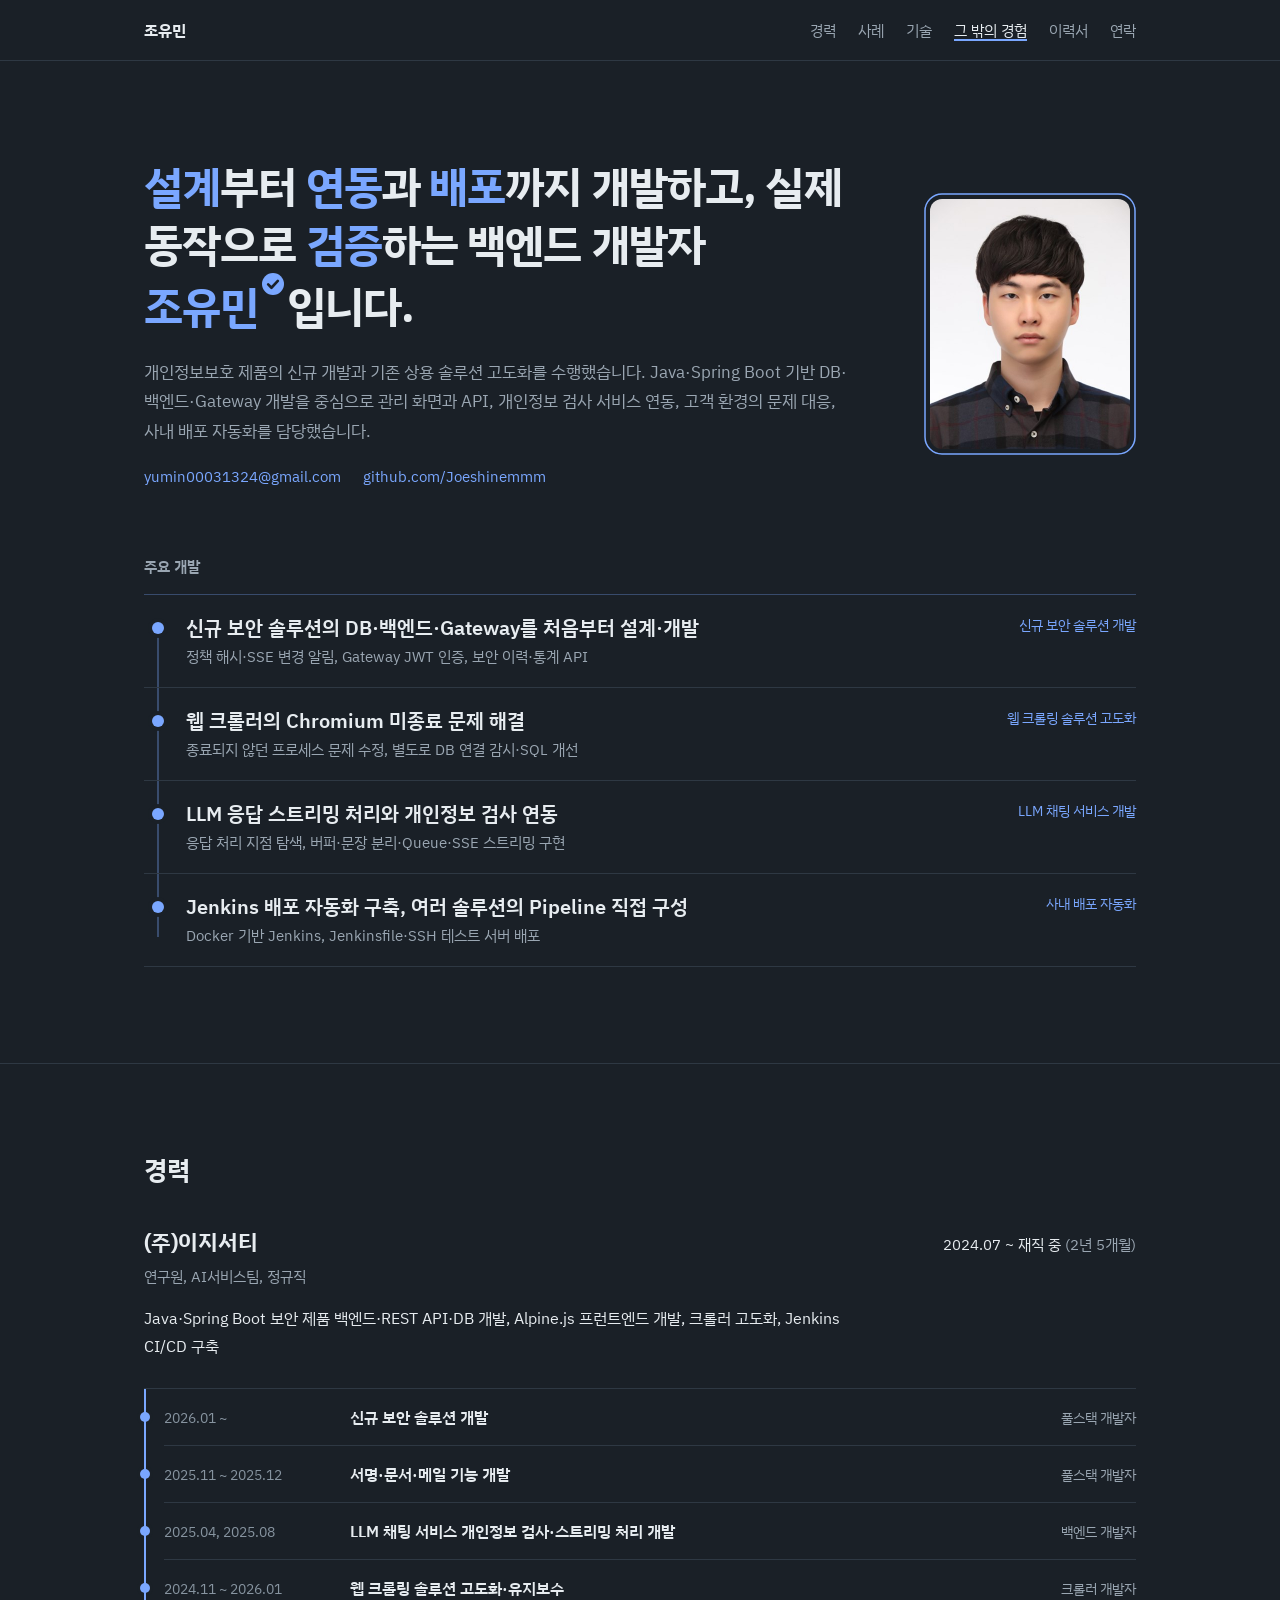
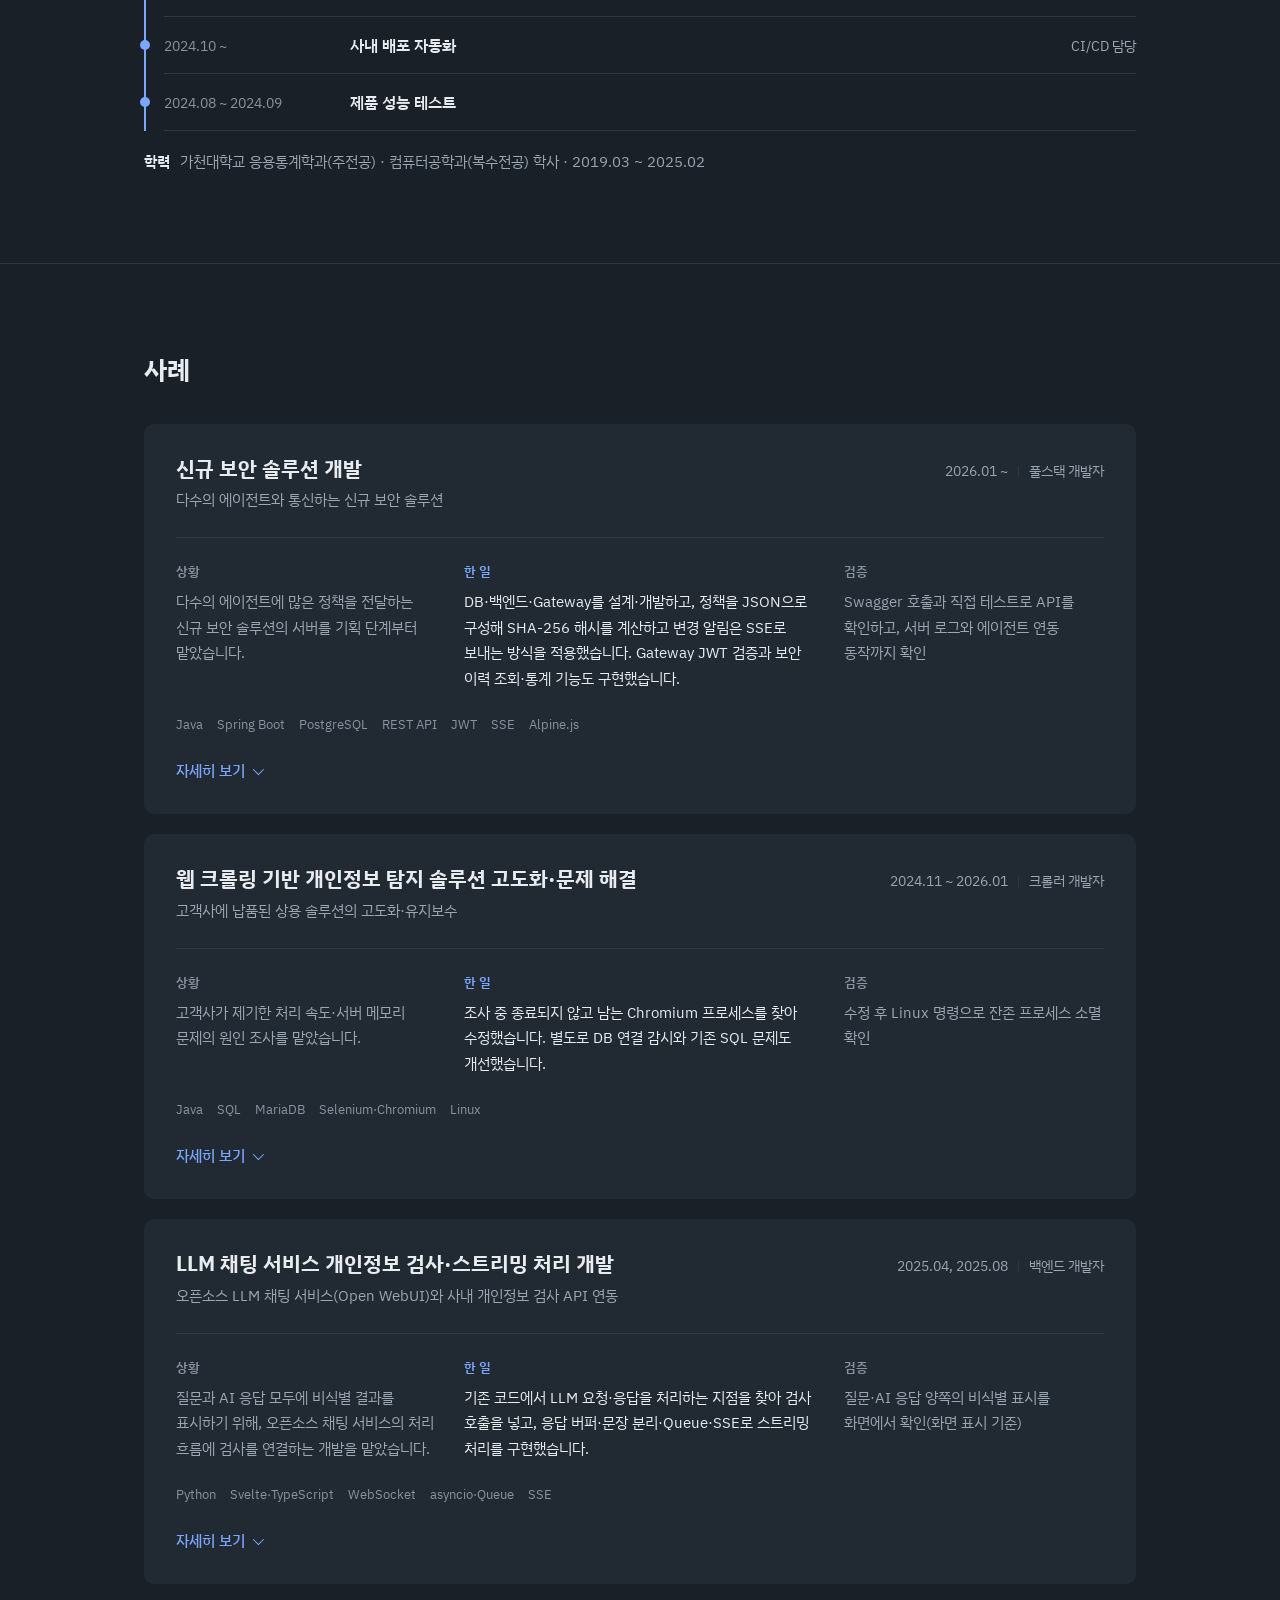
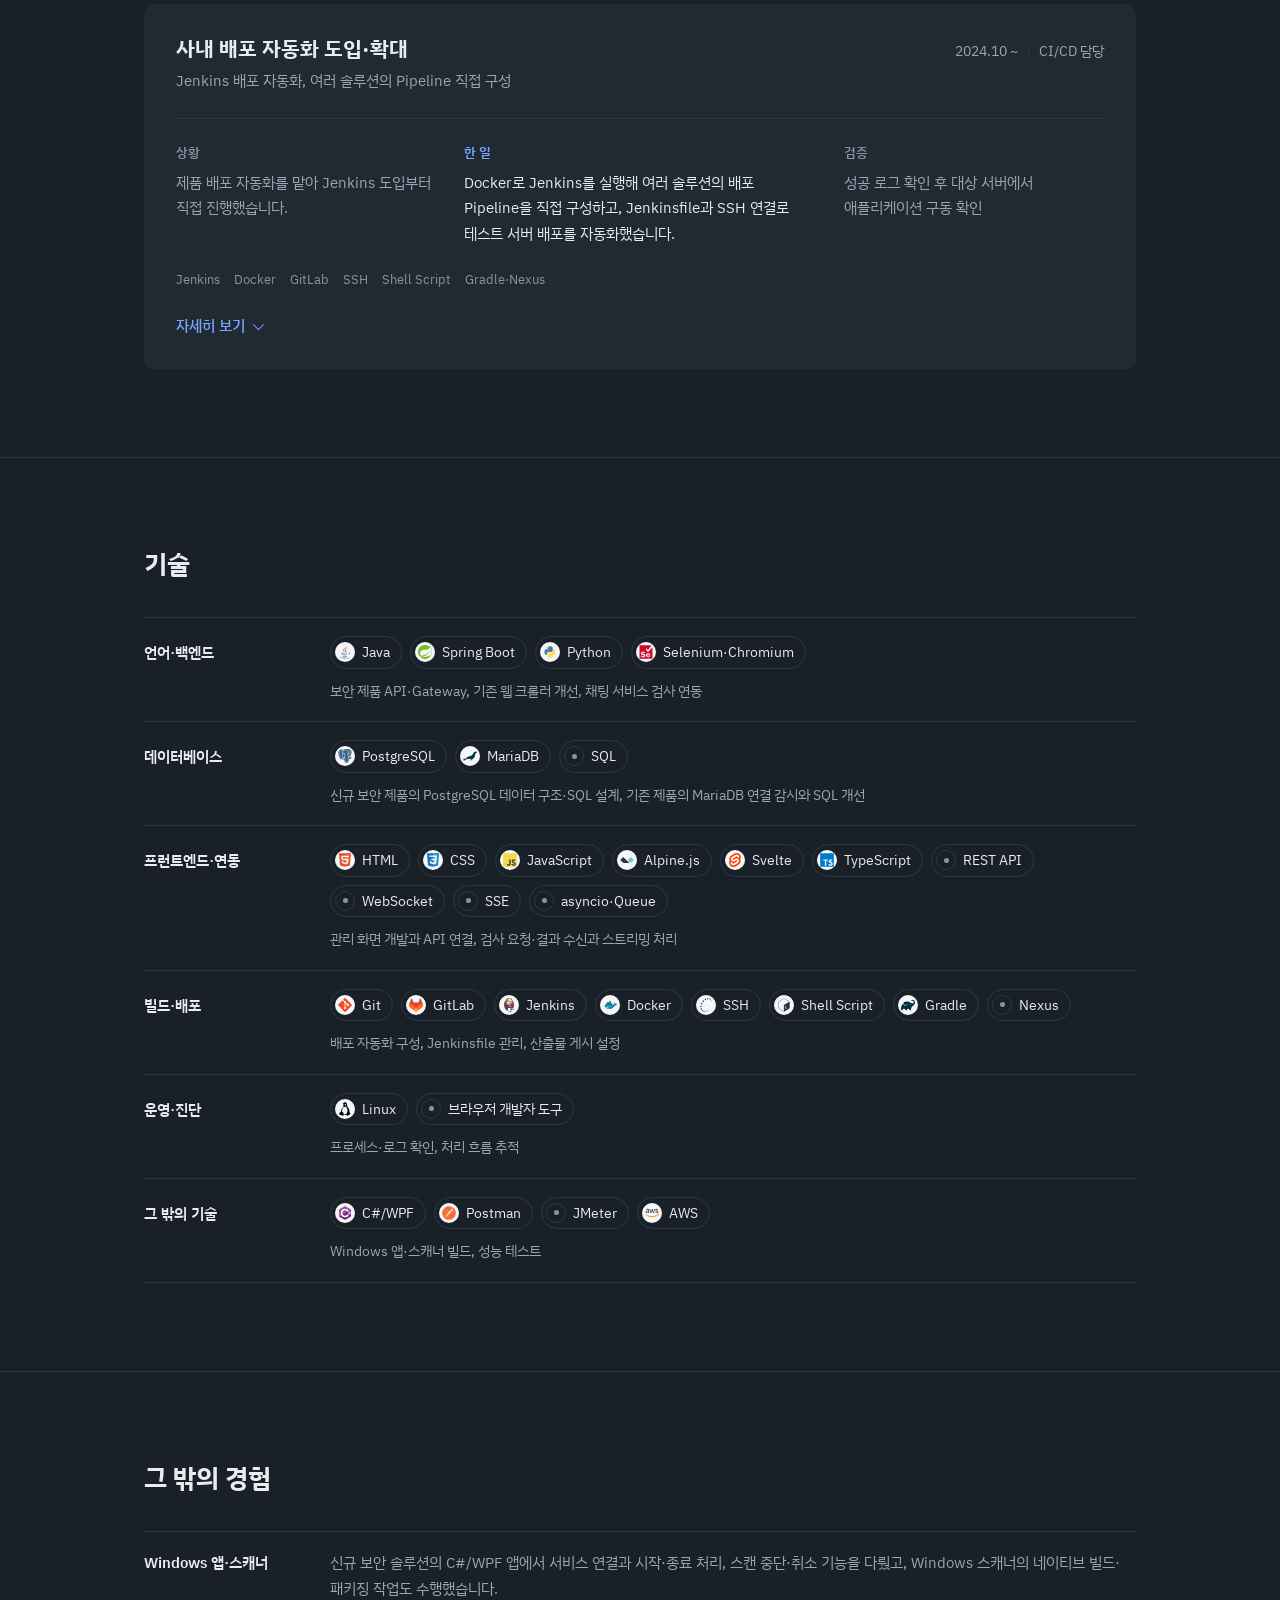
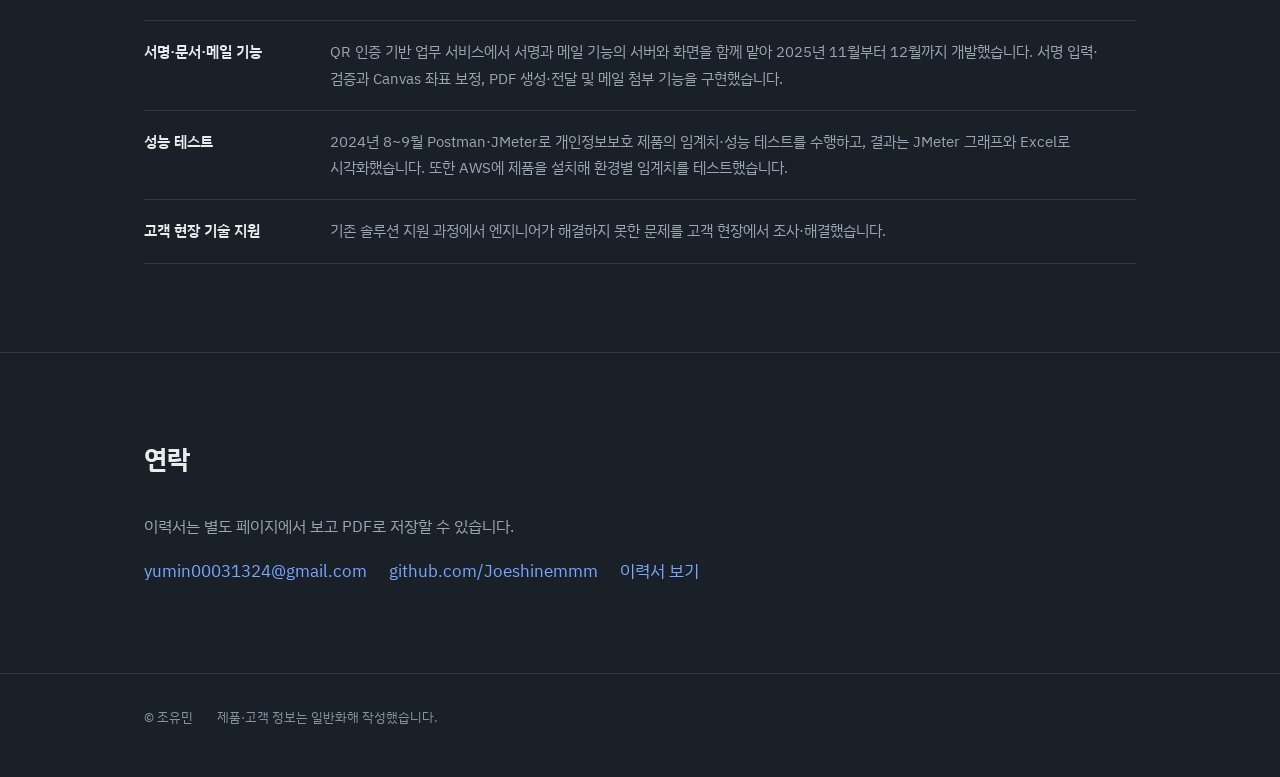
==== commit c885b1ba: "[feat] 포트폴리오에 학력·병역 정보 추가 * 메인 경력 칸 아래 학력 한 줄 추가 * 이력서 페이지에 학력·병역 섹션과 인턴 입사 표시 추가" ====
--- a/index.html
+++ b/index.html
@@ -14,7 +14,7 @@
   <link rel="preconnect" href="https://fonts.googleapis.com">
   <link rel="preconnect" href="https://fonts.gstatic.com" crossorigin>
   <link rel="stylesheet" href="https://fonts.googleapis.com/css2?family=IBM+Plex+Sans+KR:wght@400;500;600;700&display=swap">
-  <link rel="stylesheet" href="assets/style.css?v=20261030a">
+  <link rel="stylesheet" href="assets/style.css?v=20261102a">
   <script>if (window.matchMedia('(prefers-reduced-motion: no-preference)').matches) document.documentElement.classList.add('motion');</script>
   <script src="assets/motion.js?v=20261028d" defer></script>
 </head>
@@ -82,6 +82,7 @@
             <li style="--r:1"><span class="t-when">2024.10 ~</span><span class="t-what"><a href="#case-cicd">사내 배포 자동화</a></span><span class="t-role">CI/CD 담당</span></li>
             <li style="--r:0"><span class="t-when">2024.08 ~ 2024.09</span><span class="t-what"><a href="#others">제품 성능 테스트</a></span><span class="t-role"></span></li>
           </ol>
+          <p class="edu"><span>학력</span>가천대학교 응용통계학과(주전공) · 컴퓨터공학과(복수전공) 학사 · 2019.03 ~ 2025.02</p>
         </div>
       </div>
     </section>
--- a/assets/style.css
+++ b/assets/style.css
@@ -99,6 +99,8 @@
 .career-head .tenure span { color: var(--muted); }
 .career .role { color: var(--muted); font-size: 15px; margin-top: 2px; }
 .career .sum { margin-top: 14px; max-width: var(--measure); }
+.career .edu { margin-top: 18px; color: var(--muted); font-size: 15px; }
+.career .edu span { color: var(--text); font-weight: 600; margin-right: 10px; }
 .timeline { margin-top: 28px; border-top: 1px solid var(--rule); }
 .timeline li { display: grid; grid-template-columns: 170px minmax(0, 1fr) auto; gap: 16px; align-items: baseline; padding: 14px 0; border-bottom: 1px solid var(--rule); }
 .t-when { color: var(--faint); font-size: 14px; }
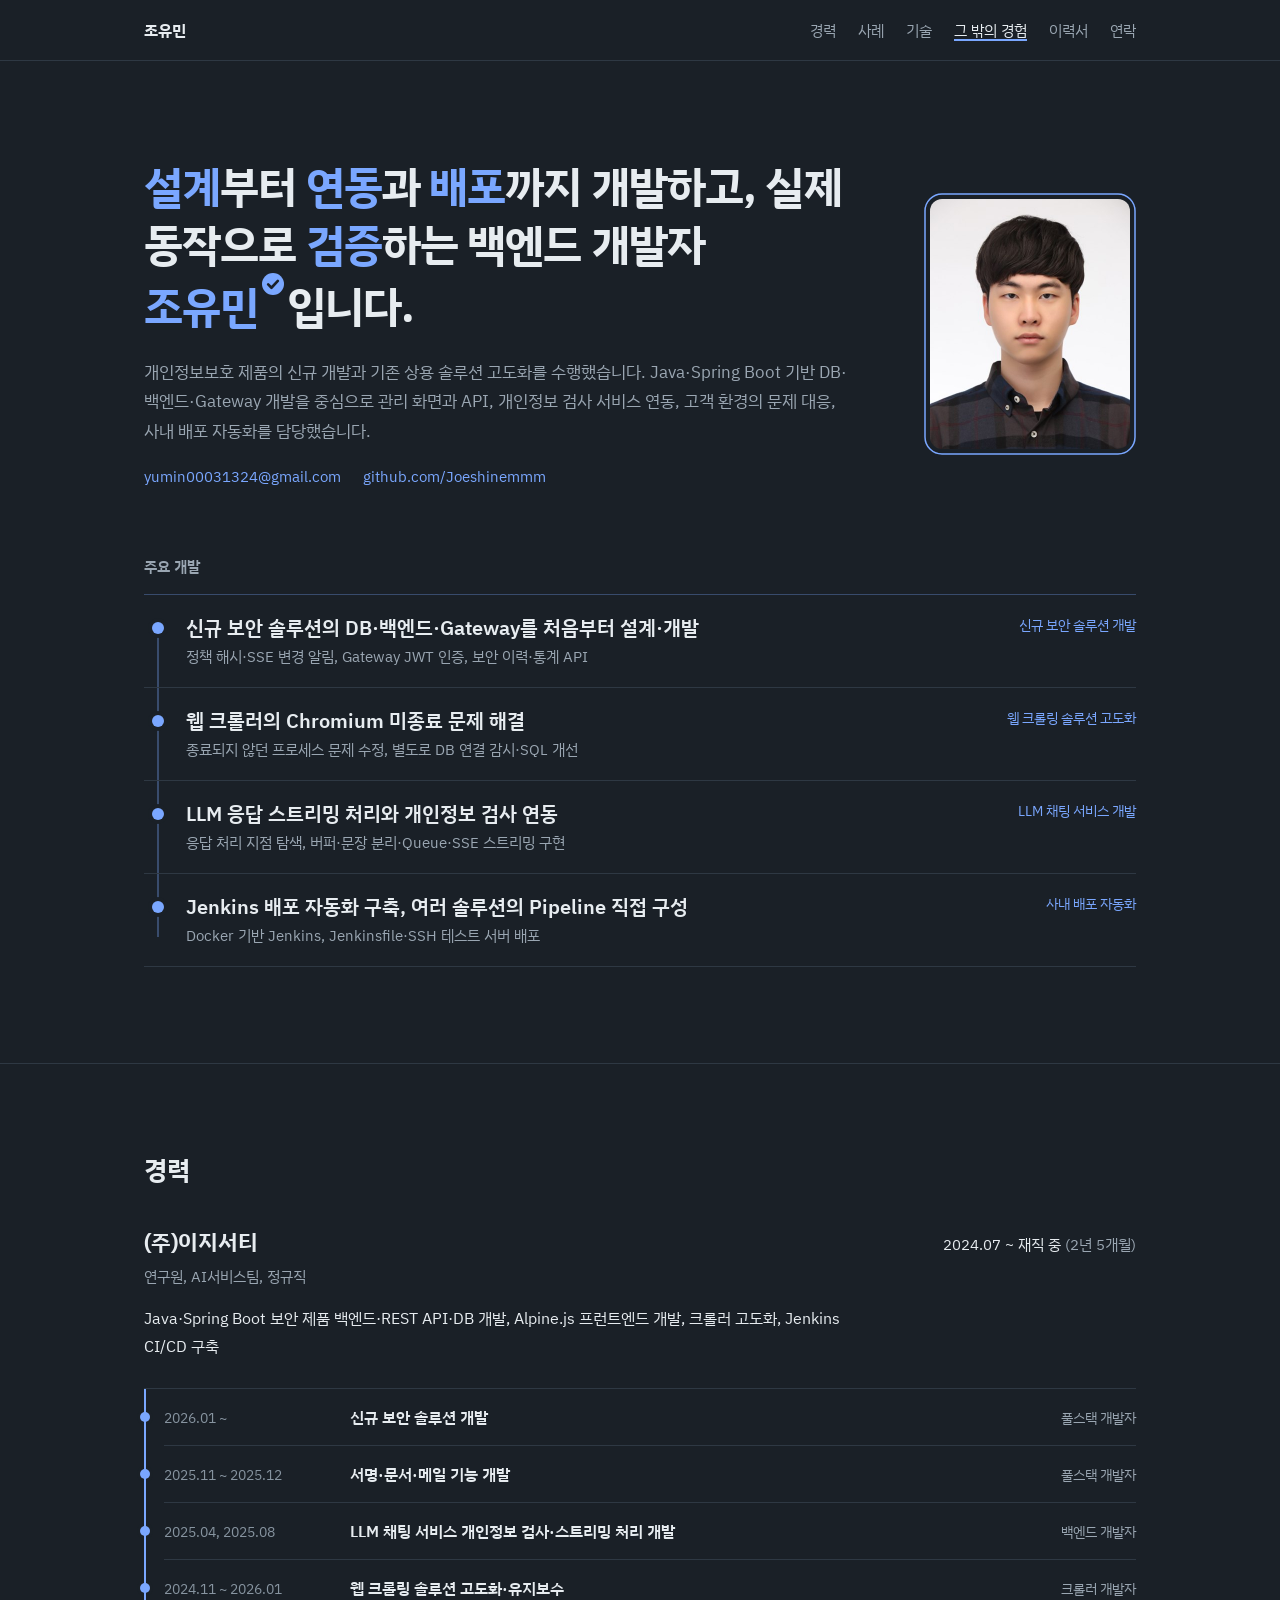
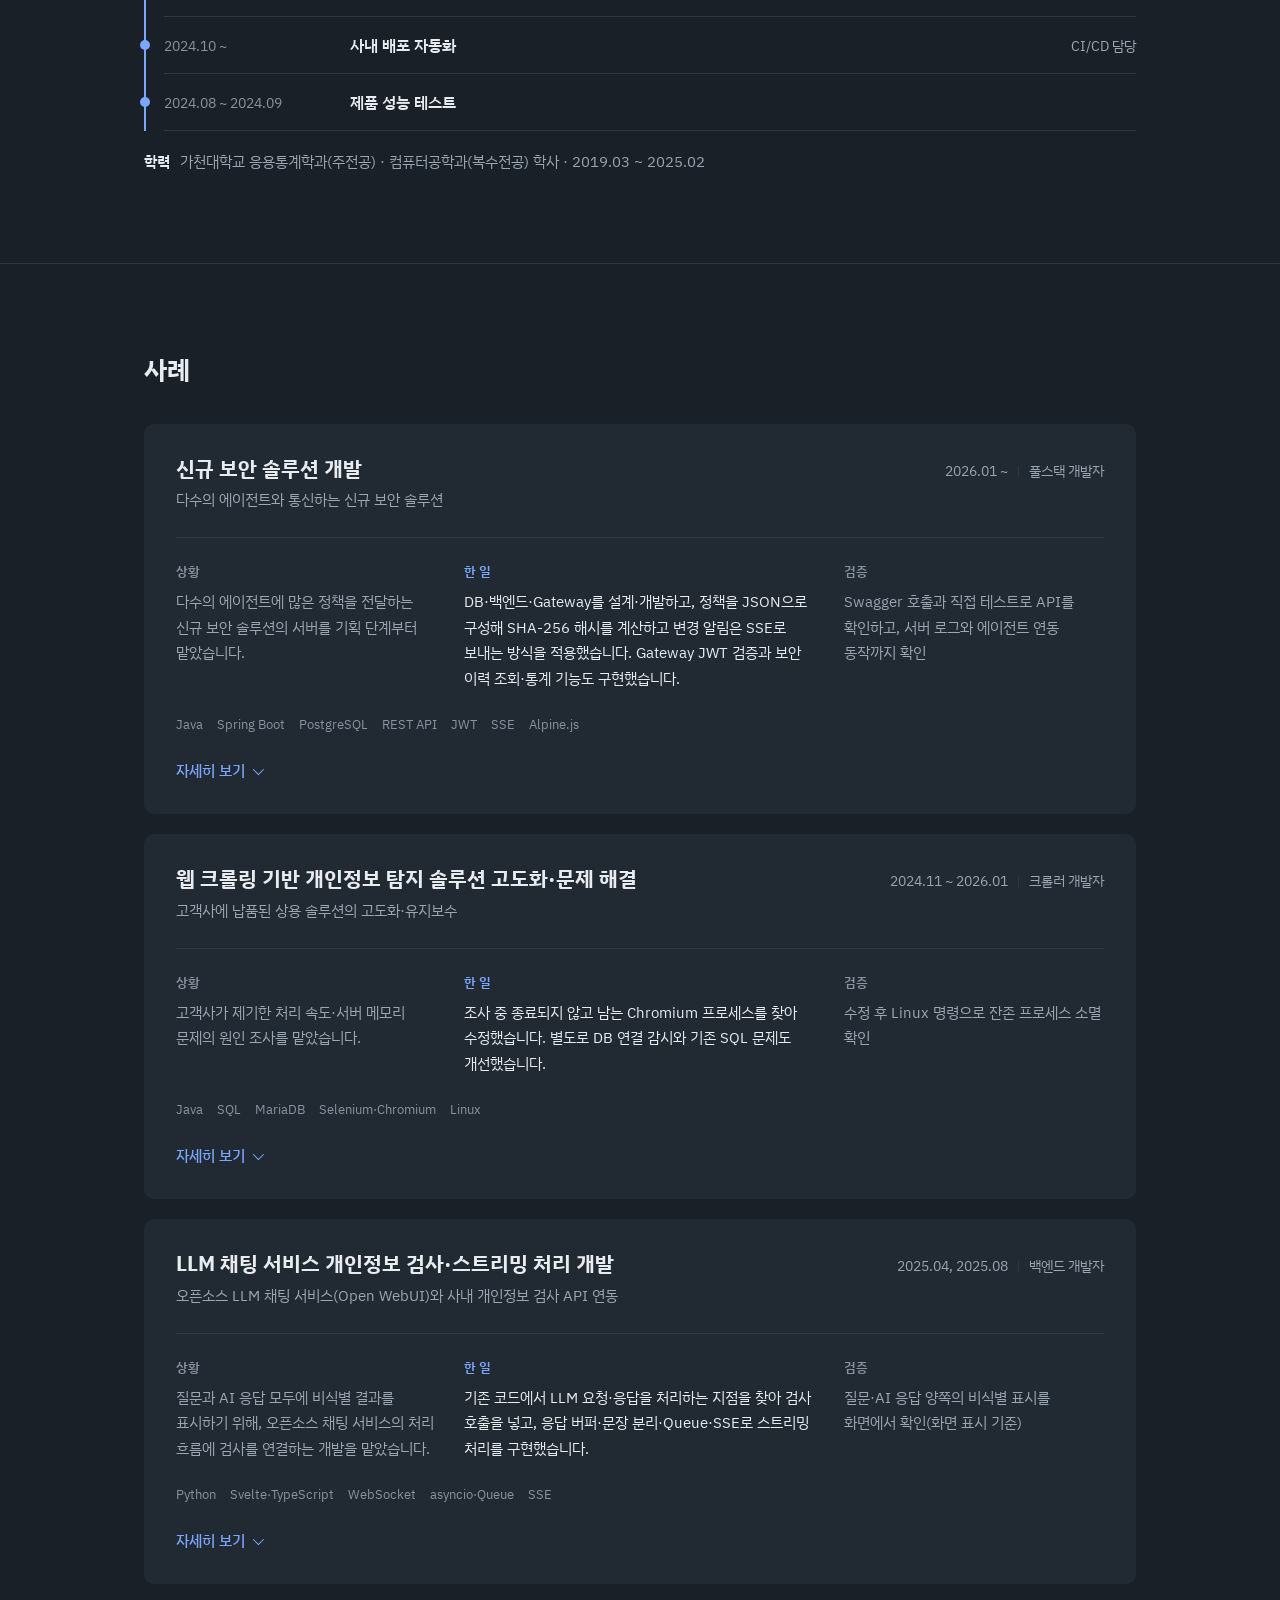
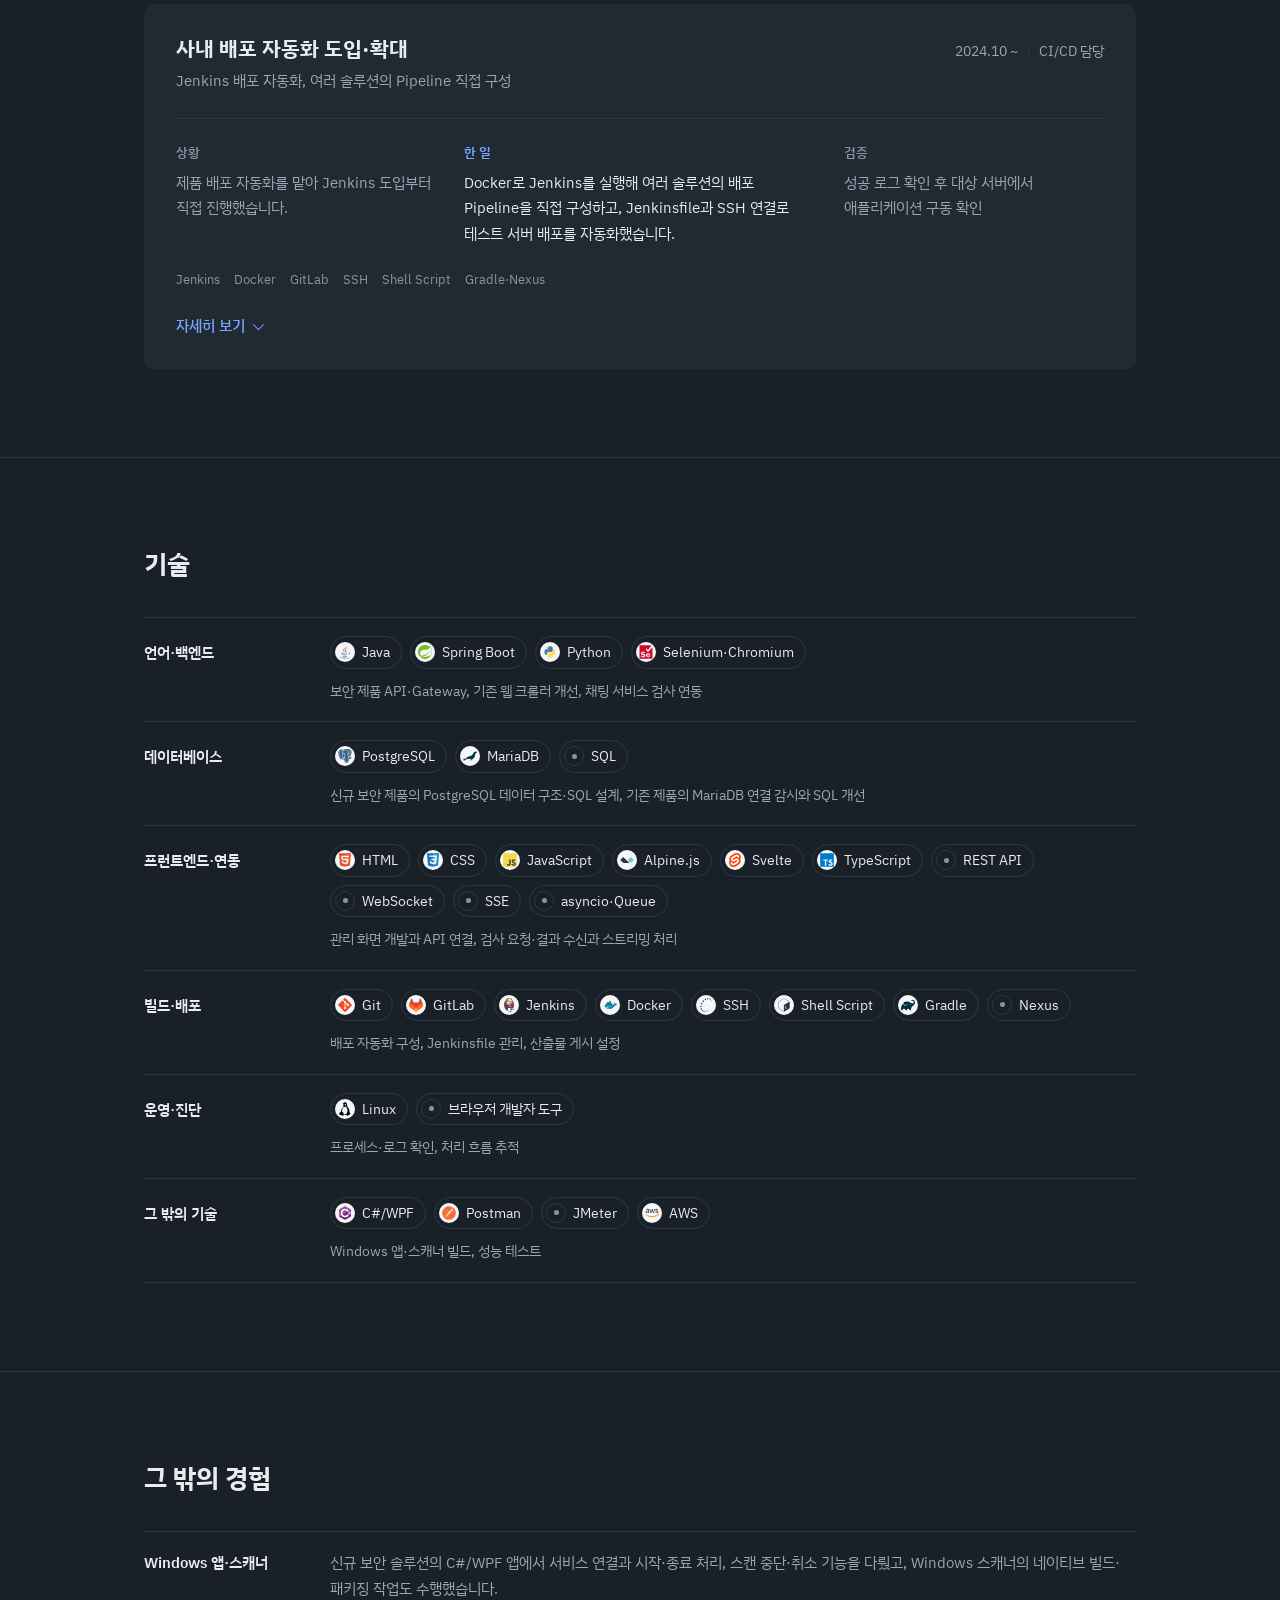
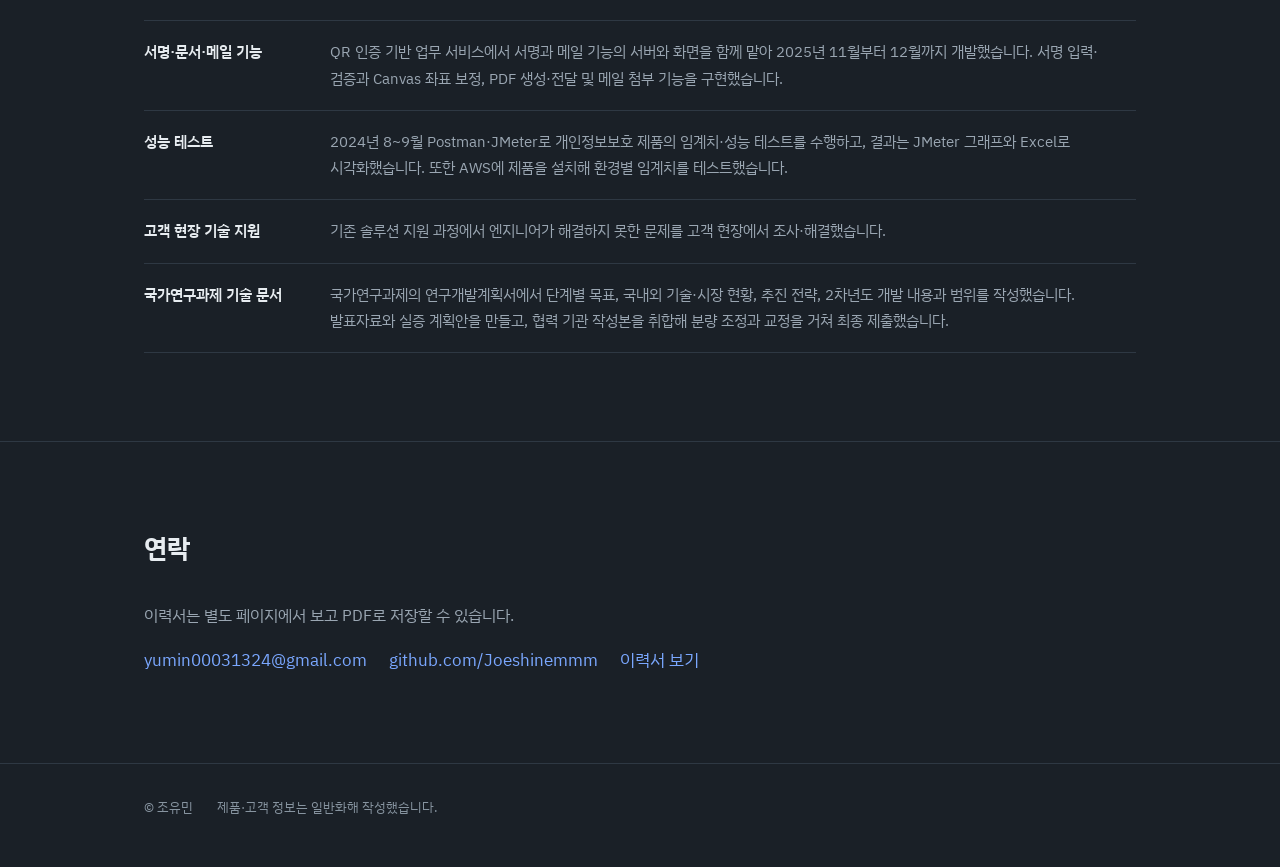
==== commit f0052e78: "[feat] 그 밖의 경험에 국가연구과제 기술 문서 추가 * 메인 '그 밖의 경험'에 국가연구과제 기술 문서 항목 추가 * 이력서 '기타'에 연구개발계획서·발표자료 등 기술 문서 " ====
--- a/index.html
+++ b/index.html
@@ -9,6 +9,11 @@
   <meta property="og:title" content="조유민 — 포트폴리오">
   <meta property="og:description" content="설계부터 연동과 배포까지 개발하고, 실제 동작으로 검증하는 백엔드 개발자 조유민입니다.">
   <meta property="og:url" content="https://joeshinemmm.github.io/">
+  <meta property="og:image" content="https://joeshinemmm.github.io/assets/og-image.png">
+  <meta property="og:image:width" content="1200">
+  <meta property="og:image:height" content="630">
+  <meta property="og:image:alt" content="조유민 · 백엔드 개발자">
+  <meta name="twitter:card" content="summary_large_image">
   <link rel="canonical" href="https://joeshinemmm.github.io/">
   <link rel="icon" href="assets/favicon.svg" type="image/svg+xml">
   <link rel="preconnect" href="https://fonts.googleapis.com">
@@ -312,6 +317,7 @@
           <div class="other"><h3>서명·문서·메일 기능</h3><p>QR 인증 기반 업무 서비스에서 서명과 메일 기능의 서버와 화면을 함께 맡아 2025년 11월부터 12월까지 개발했습니다. 서명 입력·검증과 Canvas 좌표 보정, PDF 생성·전달 및 메일 첨부 기능을 구현했습니다.</p></div>
           <div class="other"><h3>성능 테스트</h3><p>2024년 8~9월 Postman·JMeter로 개인정보보호 제품의 임계치·성능 테스트를 수행하고, 결과는 JMeter 그래프와 Excel로 시각화했습니다. 또한 AWS에 제품을 설치해 환경별 임계치를 테스트했습니다.</p></div>
           <div class="other"><h3>고객 현장 기술 지원</h3><p>기존 솔루션 지원 과정에서 엔지니어가 해결하지 못한 문제를 고객 현장에서 조사·해결했습니다.</p></div>
+          <div class="other"><h3>국가연구과제 기술 문서</h3><p>국가연구과제의 연구개발계획서에서 단계별 목표, 국내외 기술·시장 현황, 추진 전략, 2차년도 개발 내용과 범위를 작성했습니다. 발표자료와 실증 계획안을 만들고, 협력 기관 작성본을 취합해 분량 조정과 교정을 거쳐 최종 제출했습니다.</p></div>
         </div>
       </div>
     </section>
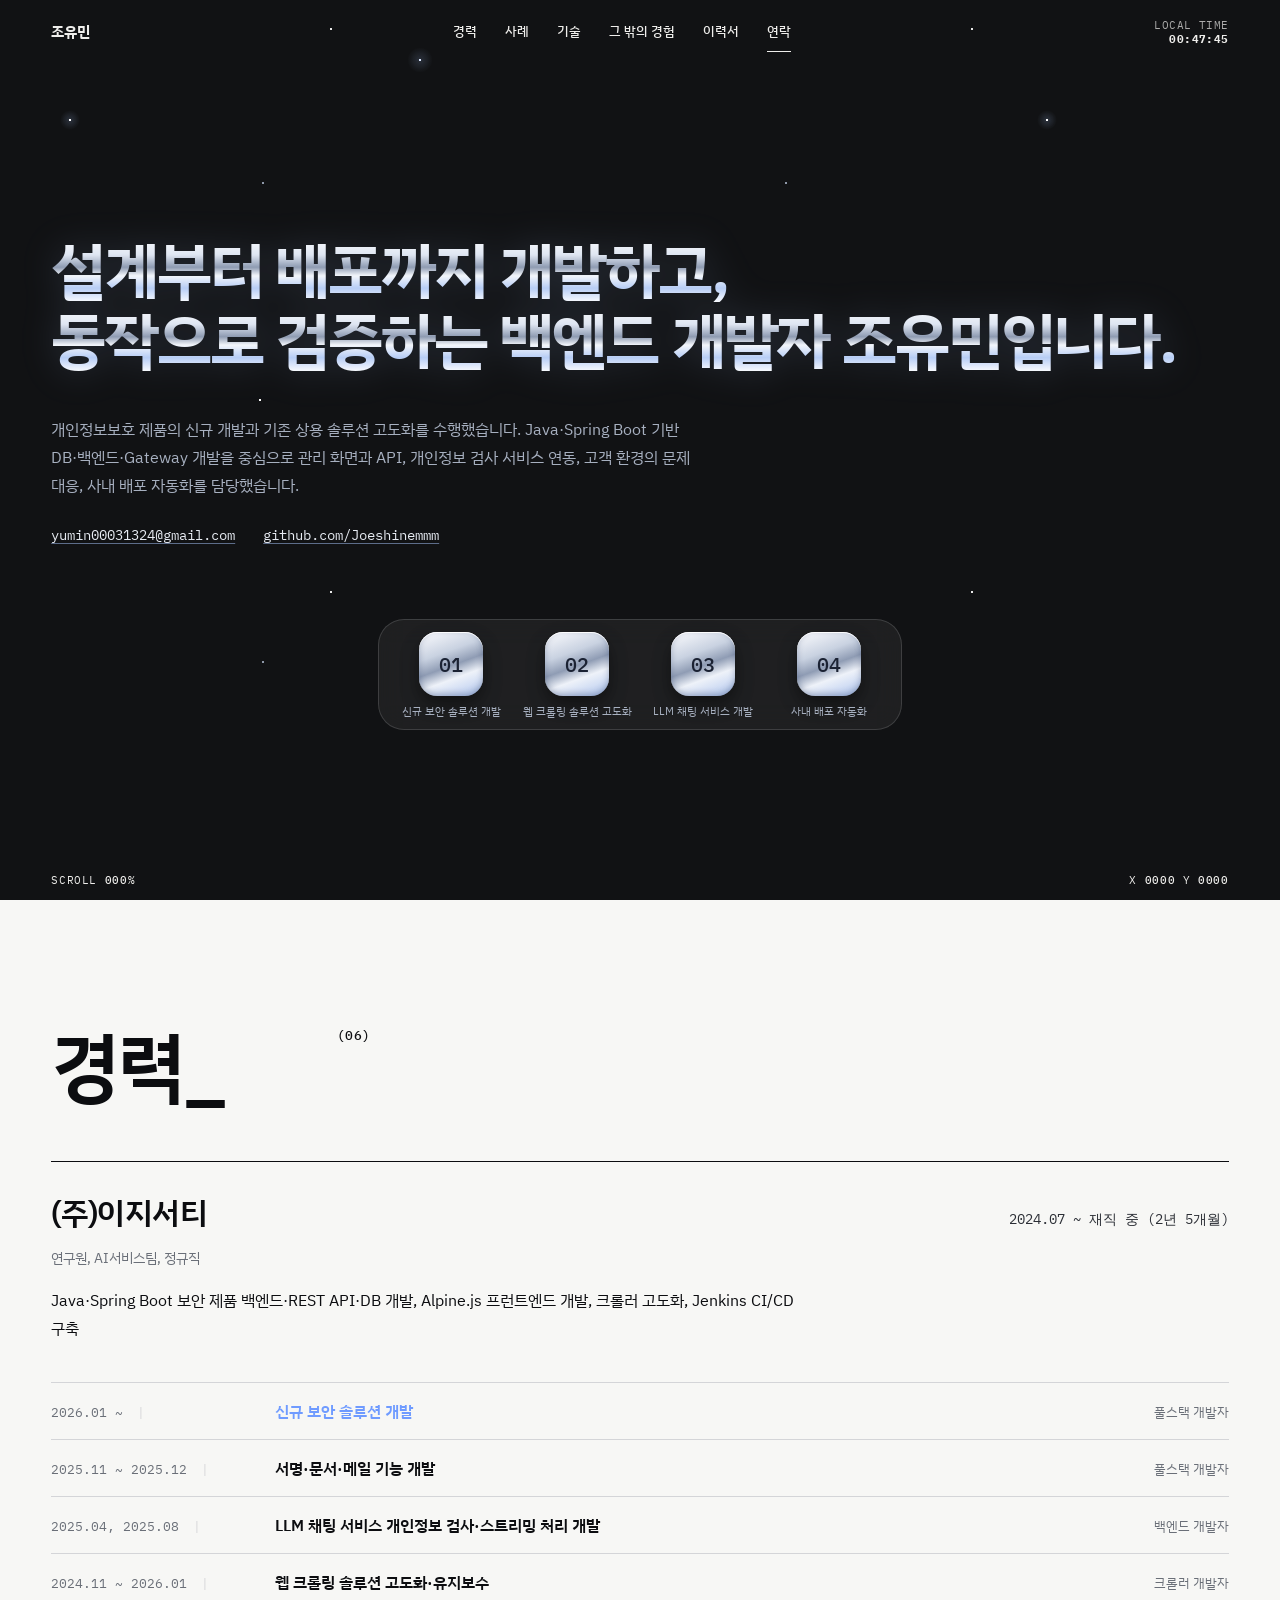
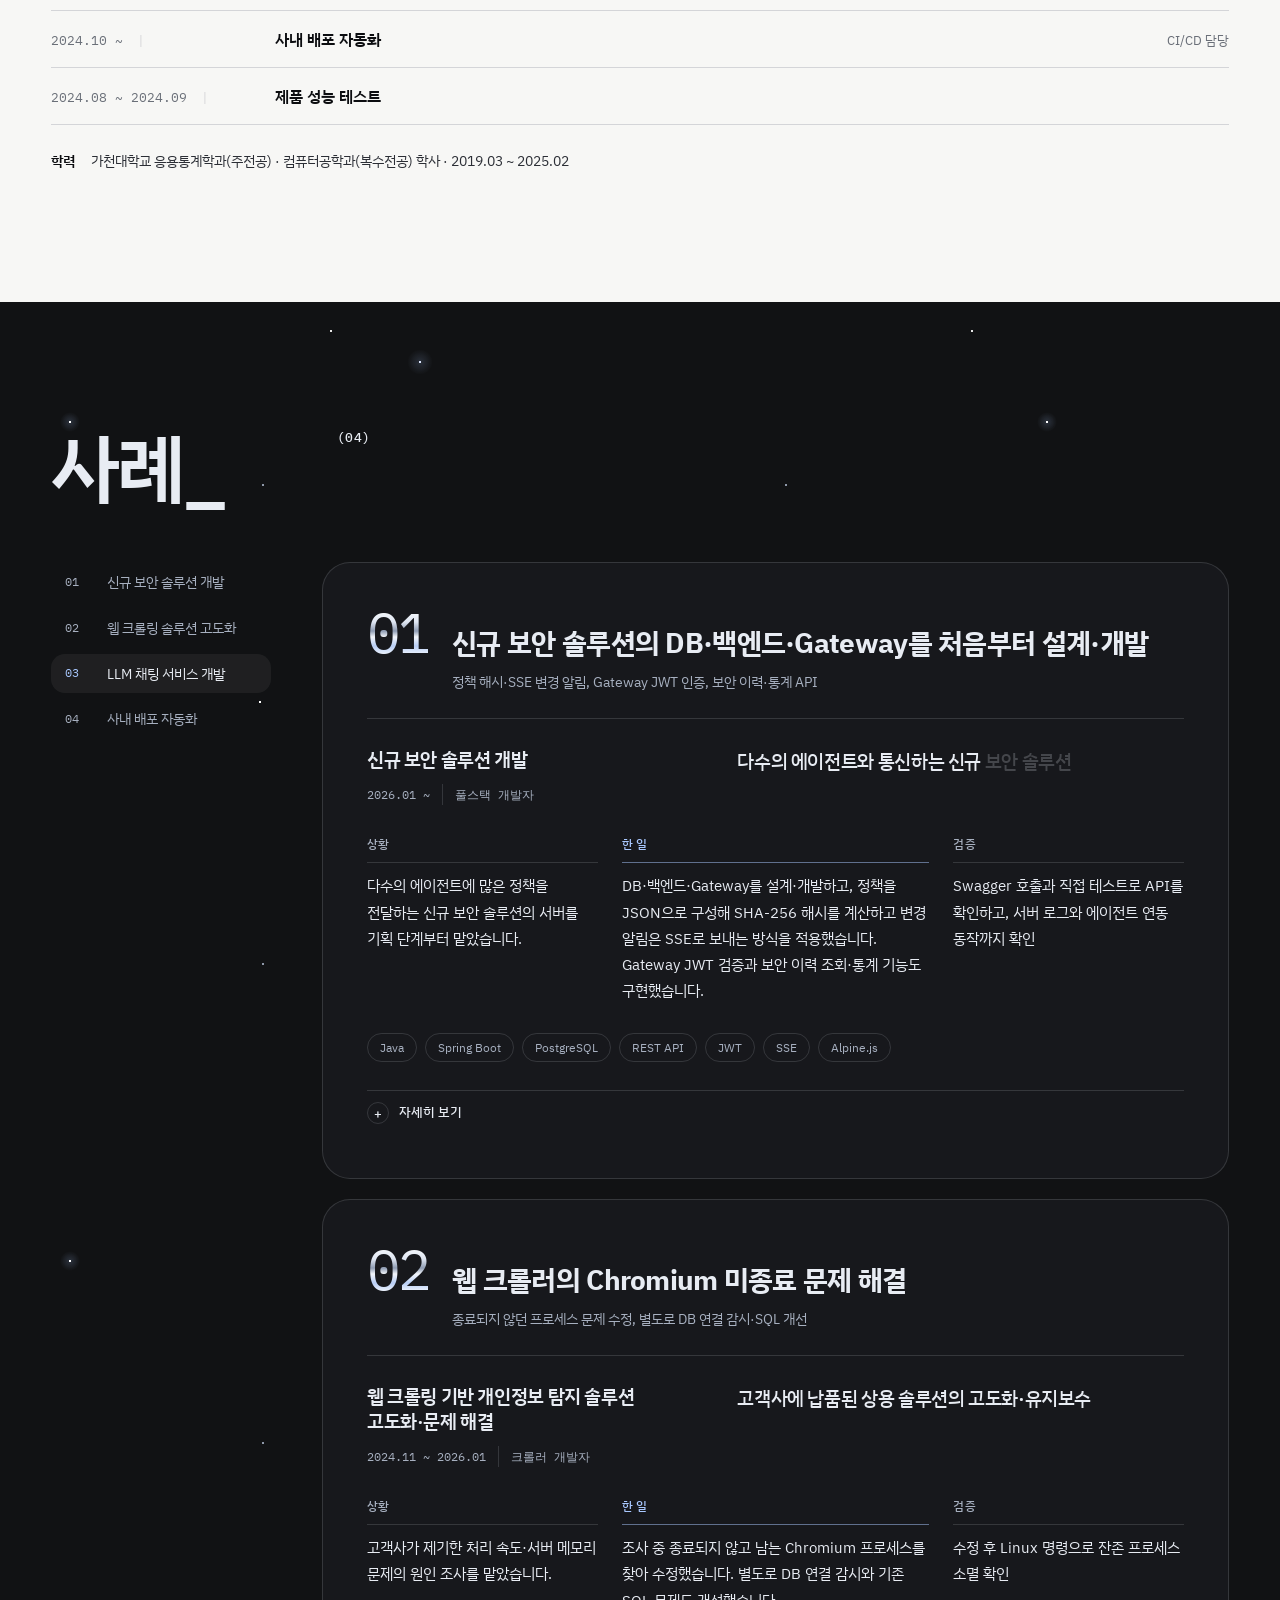
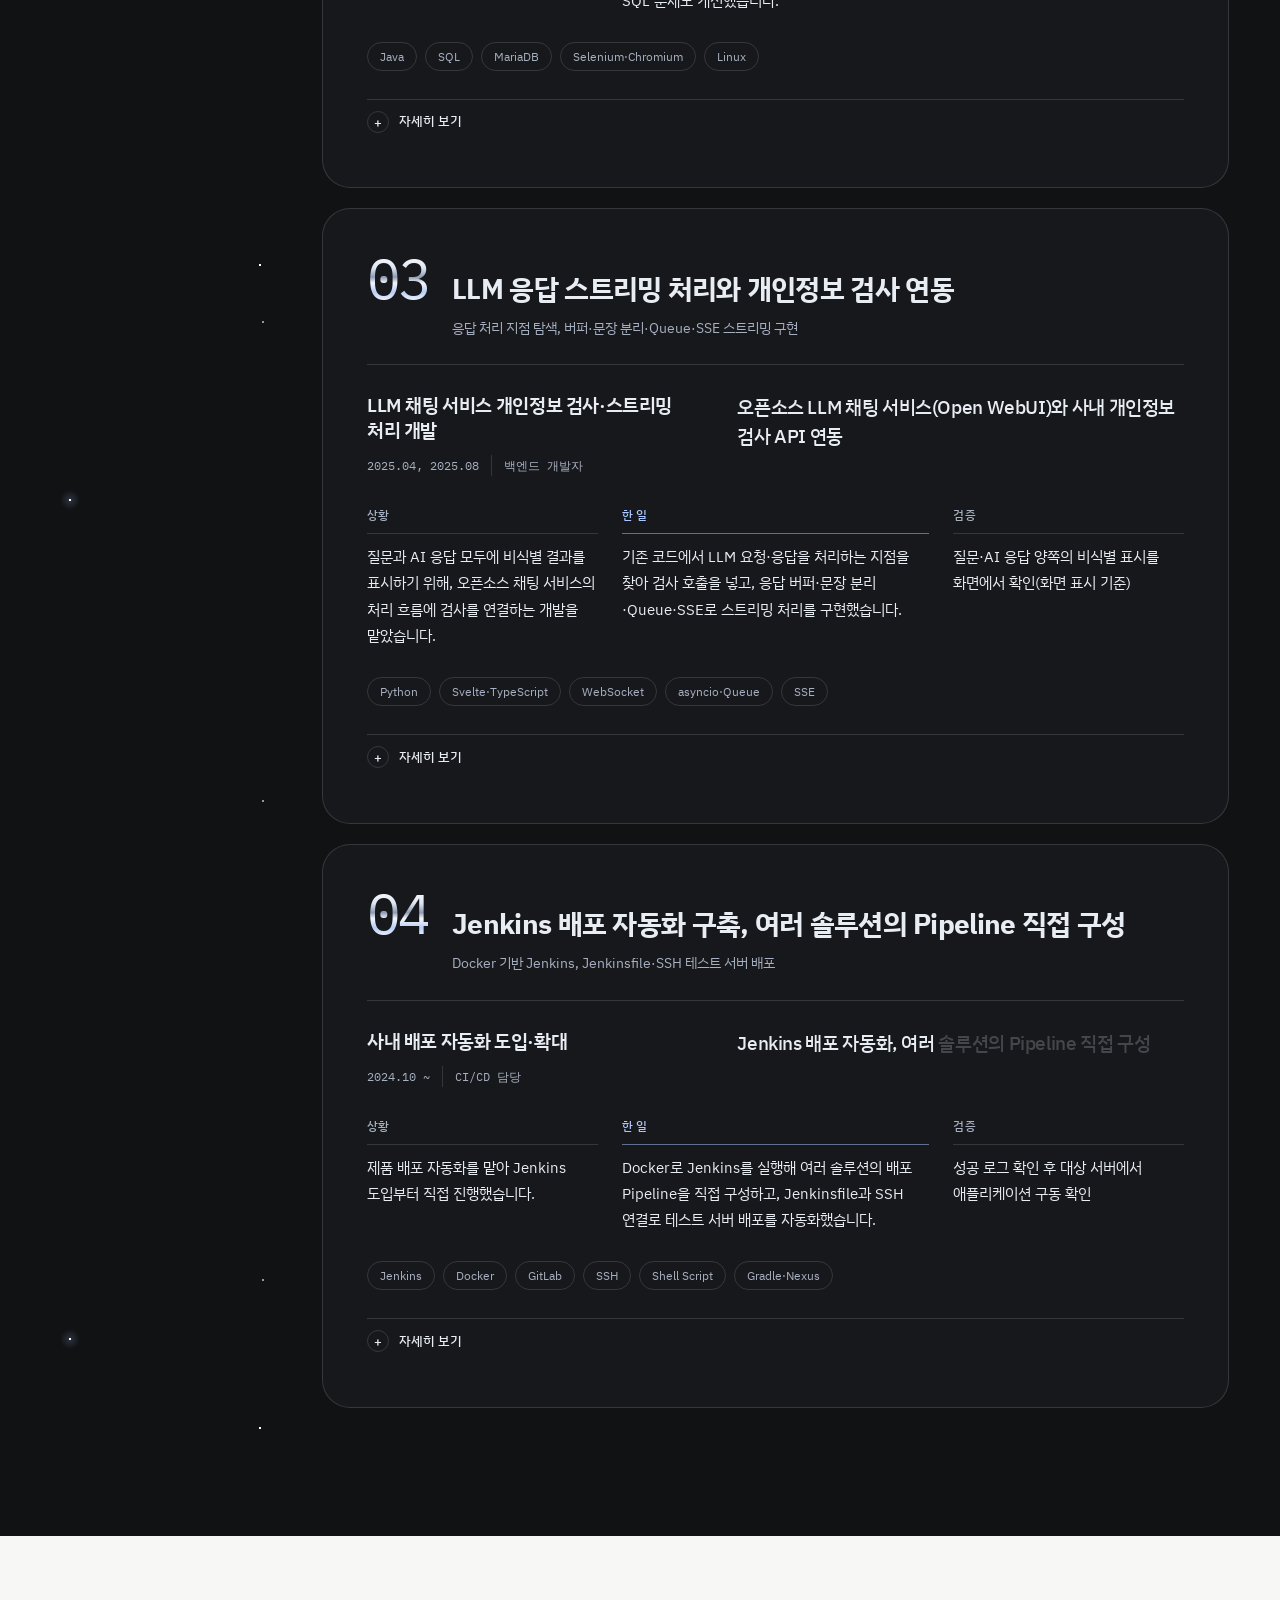
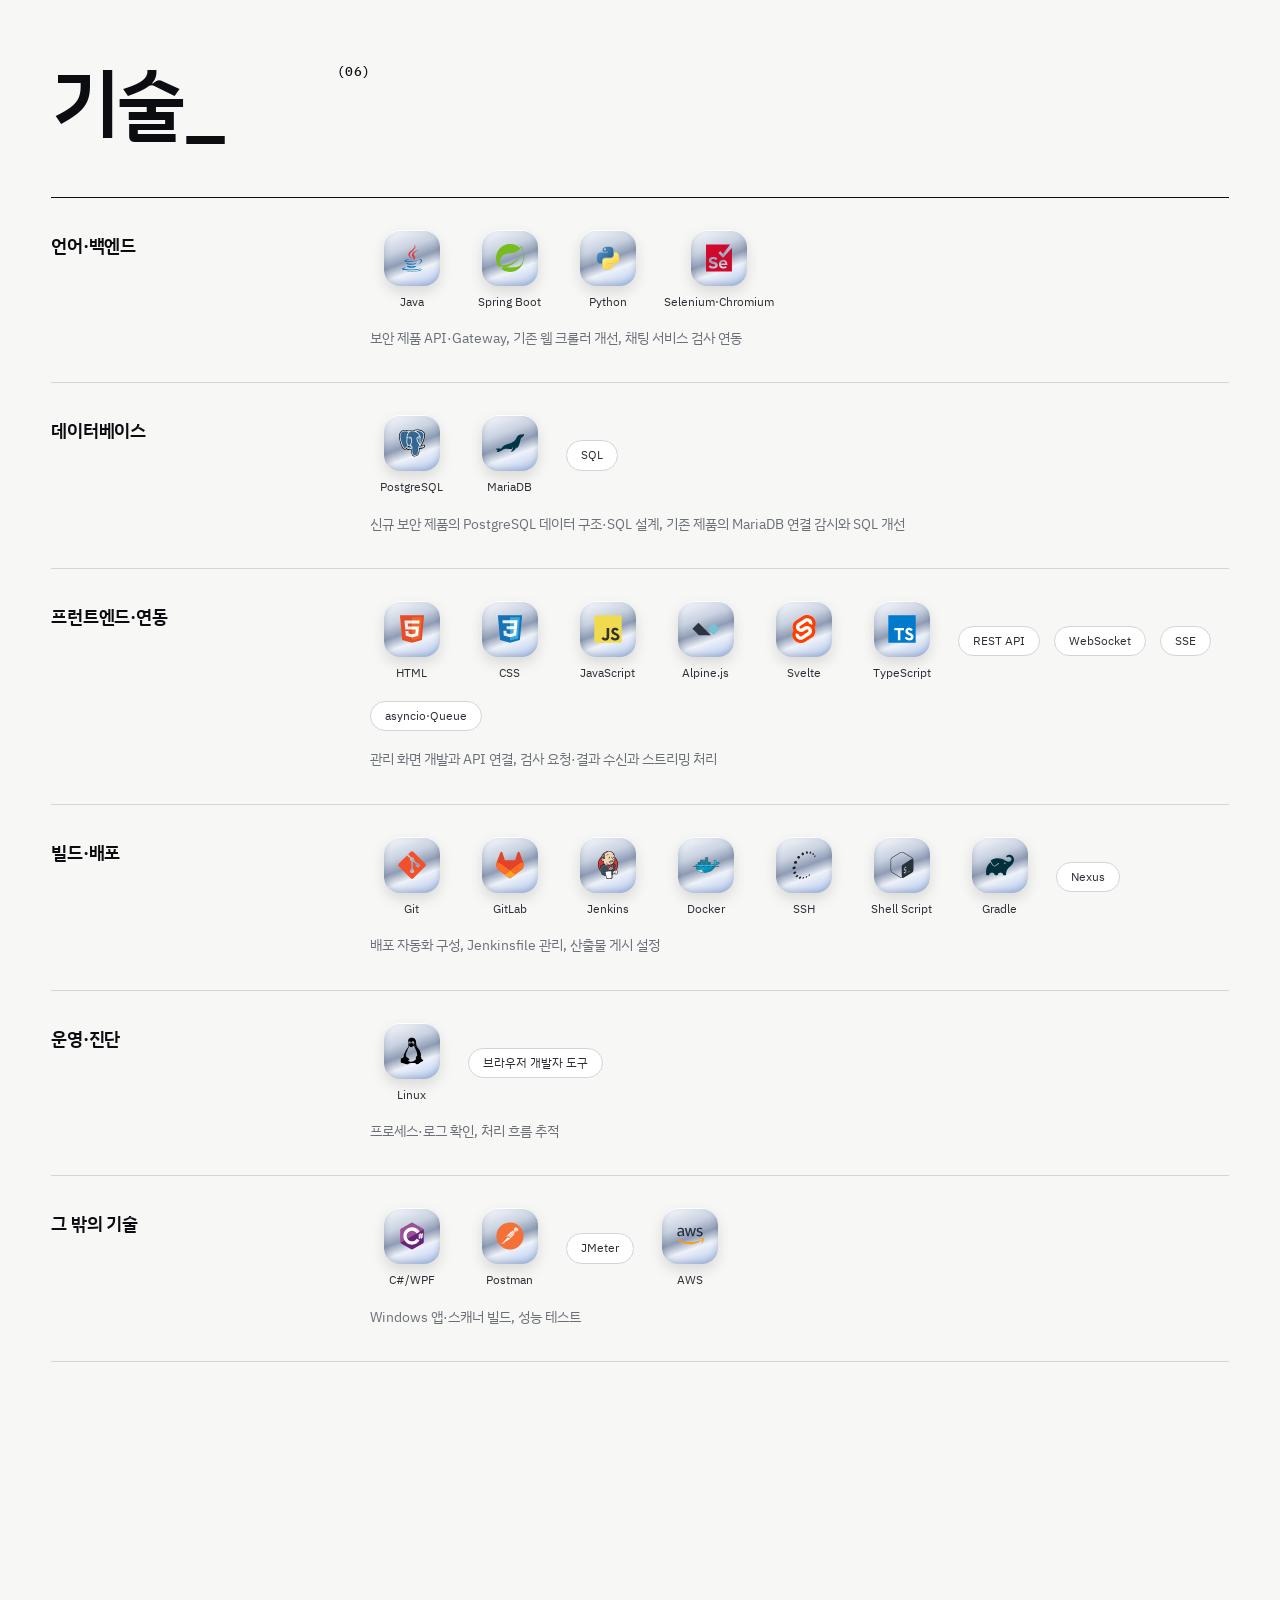
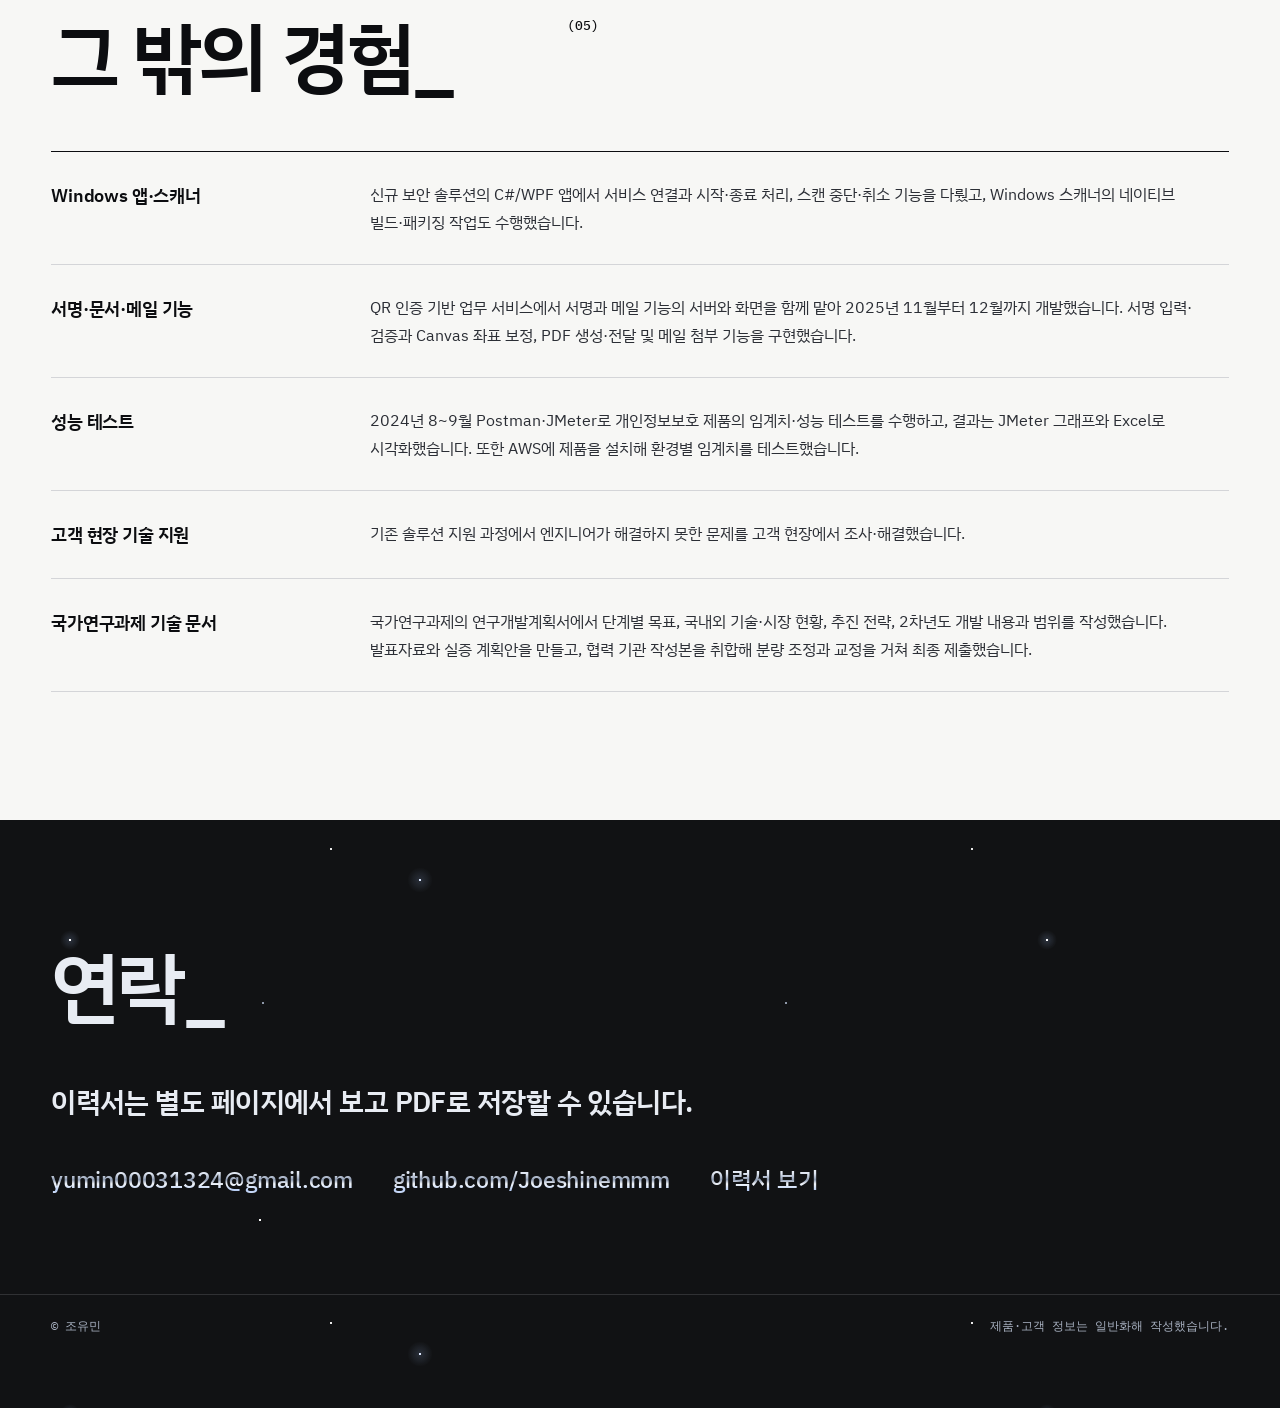
==== commit c7e62d20: "[feat] 포트폴리오 첫 화면과 섹션 디자인 개편 * 별빛 검은 배경과 크롬 질감 제목, 사례 독, 상단 현재 시각과 하단 스크롤 정보줄 추가 * 첫 화면 제목을 두 줄 문구로 " ====
--- a/index.html
+++ b/index.html
@@ -18,10 +18,12 @@
   <link rel="icon" href="assets/favicon.svg" type="image/svg+xml">
   <link rel="preconnect" href="https://fonts.googleapis.com">
   <link rel="preconnect" href="https://fonts.gstatic.com" crossorigin>
-  <link rel="stylesheet" href="https://fonts.googleapis.com/css2?family=IBM+Plex+Sans+KR:wght@400;500;600;700&display=swap">
-  <link rel="stylesheet" href="assets/style.css?v=20261102a">
+  <link rel="stylesheet" href="https://fonts.googleapis.com/css2?family=IBM+Plex+Mono:wght@400;500&family=IBM+Plex+Sans+KR:wght@400;500;600;700&display=swap">
+  <link rel="stylesheet" href="assets/site.css?v=20261111f">
+  <script>document.documentElement.classList.add('js');</script>
   <script>if (window.matchMedia('(prefers-reduced-motion: no-preference)').matches) document.documentElement.classList.add('motion');</script>
   <script src="assets/motion.js?v=20261028d" defer></script>
+  <script src="assets/site.js?v=20261111f" defer></script>
 </head>
 <body class="theme-dark">
   <a class="skip" href="#main">본문으로 건너뛰기</a>
@@ -39,39 +41,30 @@
           <li><a class="link" href="#contact">연락</a></li>
         </ul>
       </nav>
+      <p class="clock" aria-hidden="true"><span>LOCAL TIME</span> <b data-clock>--:--:--</b></p>
     </div>
   </header>
 
   <main id="main">
-    <section class="hero" id="top">
-      <div class="container">
-        <div class="hero-top">
-          <div class="hero-text">
-            <h1><span class="kw" style="--d:800ms">설계</span>부터 <span class="kw" style="--d:1080ms">연동</span>과 <span class="kw" style="--d:1360ms">배포</span>까지 개발하고, 실제 동작으로 <span class="kw" style="--d:1640ms">검증</span>하는 백엔드 개발자 <span class="nowrap"><span class="kw kw-name" style="--d:1920ms">조유민</span><svg class="tick" viewBox="0 0 20 20" aria-hidden="true" focusable="false"><circle cx="10" cy="10" r="10"/><path d="M5.6 10.4l3 3 5.8-6.2"/></svg>입니다.</span></h1>
-            <p class="lead">개인정보보호 제품의 신규 개발과 기존 상용 솔루션 고도화를 수행했습니다. Java·Spring Boot 기반 DB·백엔드·Gateway 개발을 중심으로 관리 화면과 API, 개인정보 검사 서비스 연동, 고객 환경의 문제 대응, 사내 배포 자동화를 담당했습니다.</p>
-            <p class="links"><a href="mailto:yumin00031324@gmail.com">yumin00031324@gmail.com</a><a href="https://github.com/Joeshinemmm">github.com/Joeshinemmm</a></p>
-          </div>
-          <figure class="portrait">
-            <img src="assets/profile.jpg" alt="조유민 프로필 사진" width="400" height="500">
-            <svg class="frame" viewBox="0 0 212 262" preserveAspectRatio="none" aria-hidden="true" focusable="false"><rect x="1" y="1" width="210" height="260" rx="17" pathLength="100"/></svg>
-          </figure>
-        </div>
-
-        <div class="ledger">
-          <h2>주요 개발</h2>
-          <ol>
-            <li style="--i:0"><span class="mark" aria-hidden="true"></span><span class="what"><strong>신규 보안 솔루션의 DB·백엔드·Gateway를 처음부터 설계·개발</strong><span class="how">정책 해시·SSE 변경 알림, Gateway JWT 인증, 보안 이력·통계 API</span></span><a class="where" href="#case-security">신규 보안 솔루션 개발</a></li>
-            <li style="--i:1"><span class="mark" aria-hidden="true"></span><span class="what"><strong>웹 크롤러의 Chromium 미종료 문제 해결</strong><span class="how">종료되지 않던 프로세스 문제 수정, 별도로 DB 연결 감시·SQL 개선</span></span><a class="where" href="#case-crawler">웹 크롤링 솔루션 고도화</a></li>
-            <li style="--i:2"><span class="mark" aria-hidden="true"></span><span class="what"><strong>LLM 응답 스트리밍 처리와 개인정보 검사 연동</strong><span class="how">응답 처리 지점 탐색, 버퍼·문장 분리·Queue·SSE 스트리밍 구현</span></span><a class="where" href="#case-llm">LLM 채팅 서비스 개발</a></li>
-            <li style="--i:3"><span class="mark" aria-hidden="true"></span><span class="what"><strong>Jenkins 배포 자동화 구축, 여러 솔루션의 Pipeline 직접 구성</strong><span class="how">Docker 기반 Jenkins, Jenkinsfile·SSH 테스트 서버 배포</span></span><a class="where" href="#case-cicd">사내 배포 자동화</a></li>
-          </ol>
-        </div>
+    <section class="hero space" id="top">
+      <div class="container hero-grid">
+        <div class="hero-text">
+          <h1 class="chrome"><span class="ph">설계부터 배포까지 개발하고,</span> <span class="ph">동작으로 검증하는 백엔드 개발자 <span class="nowrap">조유민입니다.</span></span></h1>
+          <p class="lead">개인정보보호 제품의 신규 개발과 기존 상용 솔루션 고도화를 수행했습니다. Java·Spring Boot 기반 DB·백엔드·Gateway 개발을 중심으로 관리 화면과 API, 개인정보 검사 서비스 연동, 고객 환경의 문제 대응, 사내 배포 자동화를 담당했습니다.</p>
+          <p class="links"><a href="mailto:yumin00031324@gmail.com">yumin00031324@gmail.com</a><a href="https://github.com/Joeshinemmm">github.com/Joeshinemmm</a></p>
+        </div>
+        <nav class="dock" aria-label="사례 바로 보기">
+          <a class="tile" href="#case-security"><span class="tile-face" aria-hidden="true">01</span><span class="tile-name">신규 보안 솔루션 개발</span></a>
+          <a class="tile" href="#case-crawler"><span class="tile-face" aria-hidden="true">02</span><span class="tile-name">웹 크롤링 솔루션 고도화</span></a>
+          <a class="tile" href="#case-llm"><span class="tile-face" aria-hidden="true">03</span><span class="tile-name">LLM 채팅 서비스 개발</span></a>
+          <a class="tile" href="#case-cicd"><span class="tile-face" aria-hidden="true">04</span><span class="tile-name">사내 배포 자동화</span></a>
+        </nav>
       </div>
     </section>
 
     <section class="section" id="career">
       <div class="container">
-        <h2>경력</h2>
+        <h2 data-count="06">경력</h2>
         <div class="career">
           <div class="career-head">
             <h3>(주)이지서티</h3>
@@ -92,17 +85,27 @@
       </div>
     </section>
 
-    <section class="section" id="cases">
-      <div class="container">
-        <h2>사례</h2>
-        <div class="cases">
+    <section class="section space" id="cases">
+      <div class="container">
+        <h2 data-count="04">사례</h2>
+        <div class="cases-layout">
+          <nav class="case-index" aria-label="사례 목차">
+            <ol>
+            <li><a href="#case-security">신규 보안 솔루션 개발</a></li>
+            <li><a href="#case-crawler">웹 크롤링 솔루션 고도화</a></li>
+            <li><a href="#case-llm">LLM 채팅 서비스 개발</a></li>
+            <li><a href="#case-cicd">사내 배포 자동화</a></li>
+            </ol>
+          </nav>
+          <div class="cases">
 
           <article class="case" id="case-security">
+            <p class="case-lead"><strong>신규 보안 솔루션의 DB·백엔드·Gateway를 처음부터 설계·개발</strong><span class="how">정책 해시·SSE 변경 알림, Gateway JWT 인증, 보안 이력·통계 API</span></p>
             <div class="case-head">
               <h3>신규 보안 솔루션 개발</h3>
               <p class="case-meta">2026.01 ~<span class="sep" aria-hidden="true"></span>풀스택 개발자</p>
             </div>
-            <p class="context">다수의 에이전트와 통신하는 신규 보안 솔루션</p>
+            <p class="context" data-lit>다수의 에이전트와 통신하는 신규 보안 솔루션</p>
             <div class="facets">
               <div class="facet"><h4>상황</h4><p>다수의 에이전트에 많은 정책을 전달하는 신규 보안 솔루션의 서버를 기획 단계부터 맡았습니다.</p></div>
               <div class="facet key"><h4>한 일</h4><p>DB·백엔드·Gateway를 설계·개발하고, 정책을 JSON으로 구성해 SHA-256 해시를 계산하고 변경 알림은 SSE로 보내는 방식을 적용했습니다. Gateway JWT 검증과 보안 이력 조회·통계 기능도 구현했습니다.</p></div>
@@ -129,11 +132,12 @@
           </article>
 
           <article class="case" id="case-crawler">
+            <p class="case-lead"><strong>웹 크롤러의 Chromium 미종료 문제 해결</strong><span class="how">종료되지 않던 프로세스 문제 수정, 별도로 DB 연결 감시·SQL 개선</span></p>
             <div class="case-head">
               <h3>웹 크롤링 기반 개인정보 탐지 솔루션 고도화·문제 해결</h3>
               <p class="case-meta">2024.11 ~ 2026.01<span class="sep" aria-hidden="true"></span>크롤러 개발자</p>
             </div>
-            <p class="context">고객사에 납품된 상용 솔루션의 고도화·유지보수</p>
+            <p class="context" data-lit>고객사에 납품된 상용 솔루션의 고도화·유지보수</p>
             <div class="facets">
               <div class="facet"><h4>상황</h4><p>고객사가 제기한 처리 속도·서버 메모리 문제의 원인 조사를 맡았습니다.</p></div>
               <div class="facet key"><h4>한 일</h4><p>조사 중 종료되지 않고 남는 Chromium 프로세스를 찾아 수정했습니다. 별도로 DB 연결 감시와 기존 SQL 문제도 개선했습니다.</p></div>
@@ -164,11 +168,12 @@
           </article>
 
           <article class="case" id="case-llm">
+            <p class="case-lead"><strong>LLM 응답 스트리밍 처리와 개인정보 검사 연동</strong><span class="how">응답 처리 지점 탐색, 버퍼·문장 분리·Queue·SSE 스트리밍 구현</span></p>
             <div class="case-head">
               <h3>LLM 채팅 서비스 개인정보 검사·스트리밍 처리 개발</h3>
               <p class="case-meta">2025.04, 2025.08<span class="sep" aria-hidden="true"></span>백엔드 개발자</p>
             </div>
-            <p class="context">오픈소스 LLM 채팅 서비스(Open WebUI)와 사내 개인정보 검사 API 연동</p>
+            <p class="context" data-lit>오픈소스 LLM 채팅 서비스(Open WebUI)와 사내 개인정보 검사 API 연동</p>
             <div class="facets">
               <div class="facet"><h4>상황</h4><p>질문과 AI 응답 모두에 비식별 결과를 표시하기 위해, 오픈소스 채팅 서비스의 처리 흐름에 검사를 연결하는 개발을 맡았습니다.</p></div>
               <div class="facet key"><h4>한 일</h4><p>기존 코드에서 LLM 요청·응답을 처리하는 지점을 찾아 검사 호출을 넣고, 응답 버퍼·문장 분리·Queue·SSE로 스트리밍 처리를 구현했습니다.</p></div>
@@ -195,11 +200,12 @@
           </article>
 
           <article class="case" id="case-cicd">
+            <p class="case-lead"><strong>Jenkins 배포 자동화 구축, 여러 솔루션의 Pipeline 직접 구성</strong><span class="how">Docker 기반 Jenkins, Jenkinsfile·SSH 테스트 서버 배포</span></p>
             <div class="case-head">
               <h3>사내 배포 자동화 도입·확대</h3>
               <p class="case-meta">2024.10 ~<span class="sep" aria-hidden="true"></span>CI/CD 담당</p>
             </div>
-            <p class="context">Jenkins 배포 자동화, 여러 솔루션의 Pipeline 직접 구성</p>
+            <p class="context" data-lit>Jenkins 배포 자동화, 여러 솔루션의 Pipeline 직접 구성</p>
             <div class="facets">
               <div class="facet"><h4>상황</h4><p>제품 배포 자동화를 맡아 Jenkins 도입부터 직접 진행했습니다.</p></div>
               <div class="facet key"><h4>한 일</h4><p>Docker로 Jenkins를 실행해 여러 솔루션의 배포 Pipeline을 직접 구성하고, Jenkinsfile과 SSH 연결로 테스트 서버 배포를 자동화했습니다.</p></div>
@@ -230,13 +236,14 @@
             </details>
           </article>
 
+          </div>
         </div>
       </div>
     </section>
 
     <section class="section" id="skills">
       <div class="container">
-        <h2>기술</h2>
+        <h2 data-count="06">기술</h2>
         <div class="skills">
           <div class="skill">
             <h3>언어·백엔드</h3>
@@ -311,7 +318,7 @@
 
     <section class="section" id="others">
       <div class="container">
-        <h2>그 밖의 경험</h2>
+        <h2 data-count="05">그 밖의 경험</h2>
         <div class="others">
           <div class="other"><h3>Windows 앱·스캐너</h3><p>신규 보안 솔루션의 C#/WPF 앱에서 서비스 연결과 시작·종료 처리, 스캔 중단·취소 기능을 다뤘고, Windows 스캐너의 네이티브 빌드·패키징 작업도 수행했습니다.</p></div>
           <div class="other"><h3>서명·문서·메일 기능</h3><p>QR 인증 기반 업무 서비스에서 서명과 메일 기능의 서버와 화면을 함께 맡아 2025년 11월부터 12월까지 개발했습니다. 서명 입력·검증과 Canvas 좌표 보정, PDF 생성·전달 및 메일 첨부 기능을 구현했습니다.</p></div>
@@ -322,18 +329,23 @@
       </div>
     </section>
 
-    <section class="section contact" id="contact">
-      <div class="container">
-        <h2>연락</h2>
-        <p>이력서는 별도 페이지에서 보고 PDF로 저장할 수 있습니다.</p>
+    <section class="section contact space" id="contact">
+      <div class="container">
+        <h2 class="tail">연락</h2>
+        <p data-lit>이력서는 별도 페이지에서 보고 PDF로 저장할 수 있습니다.</p>
         <p class="links"><a href="mailto:yumin00031324@gmail.com">yumin00031324@gmail.com</a><a href="https://github.com/Joeshinemmm">github.com/Joeshinemmm</a><a href="resume.html">이력서 보기</a></p>
       </div>
     </section>
   </main>
 
-  <footer class="footer">
+  <footer class="footer space">
     <div class="container"><span>© 조유민</span><span>제품·고객 정보는 일반화해 작성했습니다.</span></div>
   </footer>
+
+  <div class="hud" aria-hidden="true">
+    <span>SCROLL <b data-scroll>000</b>%</span>
+    <span>X <b data-x>0000</b> Y <b data-y>0000</b></span>
+  </div>
 
   <script>
     document.querySelectorAll('[data-since]').forEach(function (el) {
--- a/assets/site.css
+++ b/assets/site.css
@@ -0,0 +1,255 @@
+/* 조유민 포트폴리오 · 2026-11-11
+   흰·검 기술 도면 느낌의 긴 페이지에 사례 독과 별빛 검은 섹션을 섞은 디자인.
+   참고한 사이트의 코드·문구·이미지는 쓰지 않았다. 이력서(resume.html)는 style.css를 계속 쓴다. */
+
+:root {
+  --paper: #f7f7f5;
+  --paper-2: #ededea;
+  --ink: #0c0d10;
+  --ink-2: #2b2e35;
+  --grey: #6a6f78;
+  --line: #d4d5d8;
+  --space: #111214;
+  --space-2: #191a1f;
+  --space-card: #17181c;
+  --on-space: #e8ecf3;
+  --on-space-2: #a7b0c0;
+  --line-space: rgba(232, 236, 243, 0.14);
+  --ice: #a9c8ff;
+  --ice-2: #6f9bff;
+  --chrome: linear-gradient(180deg, #ffffff 0%, #dfe6f2 30%, #8e9bb2 48%, #f3f6fb 60%, #b7cdf5 78%, #ffffff 100%);
+  --chrome-tile: linear-gradient(160deg, #fdfdff 0%, #c9d2e1 34%, #8f9cb4 52%, #eef2f9 68%, #aec4ee 100%);
+  --sans: "IBM Plex Sans KR", "Apple SD Gothic Neo", "Malgun Gothic", sans-serif;
+  --mono: "IBM Plex Mono", ui-monospace, "SFMono-Regular", Consolas, monospace;
+  --maxw: 1280px;
+  --gutter: clamp(20px, 4vw, 56px);
+  --nav-h: 64px;
+  --ease: cubic-bezier(0.16, 1, 0.3, 1);
+}
+
+*, *::before, *::after { box-sizing: border-box; }
+html { scroll-padding-top: calc(var(--nav-h) + 16px); overflow-x: clip; }
+@media (prefers-reduced-motion: no-preference) { html { scroll-behavior: smooth; } }
+body { margin: 0; overflow-x: clip; background: var(--paper); color: var(--ink); font: 400 16px/1.75 var(--sans); word-break: keep-all; overflow-wrap: break-word; -webkit-font-smoothing: antialiased; }
+img { display: block; max-width: 100%; height: auto; }
+a { color: inherit; text-decoration-thickness: 1px; text-underline-offset: 0.2em; }
+p { margin: 0; }
+:focus-visible { outline: 2px solid var(--ice-2); outline-offset: 3px; }
+.container { width: 100%; max-width: var(--maxw); margin-inline: auto; padding-inline: var(--gutter); }
+.nowrap { white-space: nowrap; }
+
+/* 작은 고정폭 라벨 */
+.clock, .hud, .tile-face, .t-when, .case-meta, .case-index a::before, h2[data-count]::before { font-family: var(--mono); }
+
+.skip { position: absolute; left: 16px; top: -100px; z-index: 600; padding: 8px 16px; background: var(--ink); color: var(--paper); text-decoration: none; }
+.skip:focus-visible { top: 16px; }
+
+/* 상단 바: 흰·검 어디서나 보이게 반전 혼합 */
+.nav { position: fixed; inset: 0 0 auto 0; z-index: 300; color: #fff; mix-blend-mode: difference; }
+.nav .container { display: flex; align-items: center; gap: 24px; min-height: var(--nav-h); max-width: none; }
+.brand { font-weight: 700; font-size: 15px; letter-spacing: -0.01em; text-decoration: none; white-space: nowrap; }
+.nav nav { margin-inline: auto; min-width: 0; }
+.nav ul { display: flex; gap: 28px; margin: 0; padding: 0; list-style: none; }
+.nav a.link { display: inline-flex; align-items: center; min-height: 40px; font-size: 13px; font-weight: 500; text-decoration: none; white-space: nowrap; border-bottom: 1px solid transparent; }
+.nav a.link:hover, .nav a.link.is-active { border-bottom-color: currentColor; }
+.clock { margin: 0; font-size: 11px; line-height: 1.3; text-align: right; white-space: nowrap; letter-spacing: 0.04em; }
+.clock span { display: block; opacity: 0.7; }
+html:not(.js) .clock, html:not(.js) .hud { display: none; }
+
+/* 별빛 배경 */
+.space { position: relative; isolation: isolate; background-color: var(--space); color: var(--on-space);
+  background-image:
+    radial-gradient(1px 1px at 23px 41px, rgba(255,255,255,0.9) 50%, transparent 52%),
+    radial-gradient(1px 1px at 151px 97px, rgba(255,255,255,0.6) 50%, transparent 52%),
+    radial-gradient(1.4px 1.4px at 263px 183px, rgba(214,228,255,0.85) 50%, transparent 52%),
+    radial-gradient(1px 1px at 87px 251px, rgba(255,255,255,0.5) 50%, transparent 52%),
+    radial-gradient(1.8px 1.8px at 331px 29px, rgba(255,255,255,0.9) 50%, transparent 52%),
+    radial-gradient(1px 1px at 211px 311px, rgba(190,210,255,0.7) 50%, transparent 52%);
+  background-size: 367px 341px, 419px 383px, 523px 479px, 307px 293px, 641px 563px, 467px 433px; }
+.space::before { content: ""; position: absolute; inset: 0; z-index: -1; pointer-events: none;
+  background-image:
+    radial-gradient(2px 2px at 70px 120px, #fff 45%, transparent 55%),
+    radial-gradient(2.4px 2.4px at 420px 60px, #dce8ff 45%, transparent 55%),
+    radial-gradient(2px 2px at 260px 400px, #fff 45%, transparent 55%),
+    radial-gradient(14px 14px at 70px 120px, rgba(169,200,255,0.18), transparent 70%),
+    radial-gradient(18px 18px at 420px 60px, rgba(169,200,255,0.16), transparent 70%);
+  background-size: 977px 839px, 1213px 1009px, 1471px 1163px, 977px 839px, 1213px 1009px; }
+@media (prefers-reduced-motion: no-preference) {
+  .space::before { animation: twinkle 5s ease-in-out infinite alternate; }
+}
+@keyframes twinkle { from { opacity: 0.35; } to { opacity: 1; } }
+
+/* 크롬 글자 */
+.chrome { background: var(--chrome); background-size: 100% 1.12em; -webkit-background-clip: text; background-clip: text; color: transparent; filter: drop-shadow(0 0 18px rgba(169, 200, 255, 0.18)); }
+
+/* 섹션 제목: 밑줄 기호와 위첨자 개수 */
+.section { padding-block: 128px; }
+.section h2 { position: relative; display: inline-block; margin: 0 0 56px; padding-right: 1.9em; font-size: clamp(40px, 6vw, 84px); line-height: 1; font-weight: 600; letter-spacing: -0.035em; }
+.section h2::after { content: "_"; }
+.section h2.tail { padding-right: 0; }
+h2[data-count]::before { content: "(" attr(data-count) ")"; position: absolute; right: 0; top: 0.1em; font-size: 13px; font-weight: 500; letter-spacing: 0.02em; line-height: 1; }
+h3 { margin: 0; }
+
+/* 첫 화면 */
+.hero { min-height: 100svh; display: flex; }
+.hero-grid { display: grid; grid-template-columns: minmax(0, 7fr) minmax(0, 5fr); grid-template-rows: auto auto auto auto; column-gap: clamp(32px, 5vw, 80px); align-content: center; padding-top: calc(var(--nav-h) + 48px); padding-bottom: 48px; }
+.hero-text { display: contents; }
+/* 제목은 컨테이너 폭 전체에 두 줄: 둘째 줄이 글자 크기의 약 18.6배라 19로 나눈다 */
+.hero h1 { grid-column: 1 / -1; grid-row: 1; margin: 0; max-width: none; font-size: min(64px, calc((min(100vw, var(--maxw)) - 2 * var(--gutter)) / 19)); line-height: 1.14; font-weight: 700; letter-spacing: -0.035em; }
+.hero h1 .ph { display: block; white-space: nowrap; }
+.hero .lead { grid-column: 1; grid-row: 2; margin-top: 40px; max-width: 40em; color: var(--on-space-2); font-size: 16px; }
+.hero .links { grid-column: 1; grid-row: 3; align-self: start; display: flex; flex-wrap: wrap; gap: 8px 28px; margin-top: 24px; font-family: var(--mono); font-size: 14px; }
+.hero .links a { color: var(--on-space); text-decoration-color: rgba(169, 200, 255, 0.5); }
+.hero .links a:hover { color: var(--ice); text-decoration-color: var(--ice); }
+
+/* 독 */
+.dock { grid-column: 1 / -1; grid-row: 4; justify-self: center; display: flex; align-items: flex-end; gap: 14px; margin-top: 72px; padding: 12px 16px 10px; border: 1px solid rgba(255,255,255,0.14); border-radius: 26px; background: rgba(255,255,255,0.06); -webkit-backdrop-filter: blur(14px); backdrop-filter: blur(14px); }
+.tile { display: grid; justify-items: center; gap: 8px; width: 112px; text-decoration: none; color: var(--on-space-2); }
+.tile-face { display: grid; place-items: center; width: 64px; height: 64px; border-radius: 18px; background: var(--chrome-tile); color: #1b2233; font-size: 20px; font-weight: 500; letter-spacing: -0.02em; box-shadow: inset 0 1px 0 rgba(255,255,255,0.9), inset 0 -2px 6px rgba(40, 60, 100, 0.35), 0 8px 18px rgba(0,0,0,0.45); transform-origin: 50% 100%; transition: transform 240ms var(--ease); }
+.tile-name { font-size: 11px; line-height: 1.35; text-align: center; transition: color 200ms var(--ease); }
+.tile:hover .tile-face, .tile:focus-visible .tile-face { transform: translateY(-10px) scale(1.18); }
+.tile:hover .tile-name, .tile:focus-visible .tile-name { color: var(--on-space); }
+.tile:active .tile-face { transform: translateY(-6px) scale(1.1); }
+.tile:focus-visible { outline: none; }
+.tile:focus-visible .tile-face { outline: 2px solid var(--ice); outline-offset: 3px; }
+
+/* 경력: 연도 | 업무 */
+.career { border-top: 1px solid var(--ink); }
+.career-head { display: flex; flex-wrap: wrap; justify-content: space-between; align-items: baseline; gap: 8px 24px; padding-top: 24px; }
+.career-head h3 { font-size: clamp(24px, 2.4vw, 32px); font-weight: 600; letter-spacing: -0.02em; }
+.tenure { font-family: var(--mono); font-size: 14px; color: var(--ink-2); }
+.role { margin-top: 6px; color: var(--grey); font-size: 14px; }
+.sum { margin-top: 16px; max-width: 48em; }
+.timeline { margin: 40px 0 0; padding: 0; list-style: none; border-top: 1px solid var(--line); }
+.timeline li { display: grid; grid-template-columns: 13rem minmax(0, 1fr) auto; gap: 16px; align-items: baseline; padding: 14px 0; border-bottom: 1px solid var(--line); }
+.t-when { font-size: 13px; color: var(--grey); white-space: nowrap; }
+.t-when::after { content: "|"; margin-left: 14px; color: var(--line); }
+.t-what a { font-weight: 600; text-decoration: none; }
+.t-what a:hover { text-decoration: underline; }
+.timeline li.now .t-what a { color: var(--ice-2); }
+.t-role { font-size: 13px; color: var(--grey); text-align: right; white-space: nowrap; }
+.edu { display: flex; flex-wrap: wrap; gap: 4px 16px; margin-top: 24px; font-size: 14px; color: var(--ink-2); }
+.edu span { font-weight: 600; color: var(--ink); }
+
+/* 사례: 왼쪽 목차, 둥근 카드 */
+.cases-layout { display: grid; grid-template-columns: 220px minmax(0, 1fr); gap: clamp(24px, 4vw, 56px); align-items: start; }
+.case-index { position: sticky; top: calc(var(--nav-h) + 32px); }
+.case-index ol { margin: 0; padding: 0; list-style: none; counter-reset: toc; display: grid; gap: 6px; }
+.case-index li { counter-increment: toc; }
+.case-index a { display: grid; grid-template-columns: 2.4em minmax(0, 1fr); gap: 8px; padding: 10px 14px; border-radius: 14px; font-size: 14px; line-height: 1.4; text-decoration: none; color: var(--on-space-2); transition: background-color 200ms var(--ease), color 200ms var(--ease); }
+.case-index a::before { content: counter(toc, decimal-leading-zero); font-size: 12px; padding-top: 0.15em; }
+.case-index a:hover { color: var(--on-space); }
+.case-index a.is-current { color: var(--on-space); background: rgba(255, 255, 255, 0.06); }
+.case-index a.is-current::before { color: var(--ice); }
+#cases .cases { counter-reset: case; display: grid; gap: 20px; }
+.case { counter-increment: case; display: grid; grid-template-columns: minmax(0, 5fr) minmax(0, 7fr); grid-template-areas: "lead lead" "head context" "facets facets" "tags tags" "more more"; column-gap: clamp(24px, 4vw, 56px); row-gap: 28px; padding: clamp(28px, 3.4vw, 44px); border: 1px solid var(--line-space); border-radius: 28px; background: var(--space-card); }
+.case:last-child { padding-bottom: clamp(28px, 3.4vw, 44px); }
+.case-head { grid-area: head; }
+.case-lead { grid-area: lead; display: grid; grid-template-columns: auto minmax(0, 1fr); column-gap: 24px; align-items: baseline; margin: 0; padding-bottom: 24px; border-bottom: 1px solid var(--line-space); }
+.case-lead::before { content: counter(case, decimal-leading-zero); grid-row: 1 / span 2; font-family: var(--mono); font-size: 56px; line-height: 0.9; letter-spacing: -0.06em; background: var(--chrome); -webkit-background-clip: text; background-clip: text; color: transparent; }
+.case-lead strong { display: block; font-size: clamp(22px, 2.2vw, 30px); line-height: 1.35; font-weight: 700; letter-spacing: -0.025em; color: var(--on-space); }
+.case-lead .how { display: block; margin-top: 8px; font-size: 14px; color: var(--on-space-2); }
+.case { transition: border-color 400ms var(--ease), box-shadow 400ms var(--ease); }
+.case.is-flash { border-color: rgba(169, 200, 255, 0.7); box-shadow: 0 0 0 4px rgba(169, 200, 255, 0.12); }
+.case-head h3 { font-size: clamp(18px, 1.5vw, 21px); line-height: 1.3; font-weight: 600; letter-spacing: -0.02em; }
+.case-meta { display: flex; flex-wrap: wrap; gap: 4px 12px; margin-top: 12px; font-size: 12px; color: var(--on-space-2); }
+.case-meta .sep { width: 1px; background: var(--line-space); }
+.context { grid-area: context; align-self: start; font-size: clamp(17px, 1.45vw, 21px); line-height: 1.55; font-weight: 500; letter-spacing: -0.02em; color: var(--on-space); }
+.facets { grid-area: facets; display: grid; grid-template-columns: minmax(0, 3fr) minmax(0, 4fr) minmax(0, 3fr); gap: 24px; align-self: start; }
+.facet h4, .more h4 { margin: 0 0 10px; padding-bottom: 8px; border-bottom: 1px solid var(--line-space); font-size: 12px; font-weight: 500; letter-spacing: 0.02em; color: var(--on-space-2); }
+.facet.key h4 { color: var(--ice); border-bottom-color: rgba(169, 200, 255, 0.5); }
+.facet p { font-size: 15px; color: var(--on-space); }
+.tags { grid-area: tags; display: flex; flex-wrap: wrap; gap: 8px; margin: 0; }
+.tags span { padding: 3px 12px; border: 1px solid var(--line-space); border-radius: 999px; font-size: 12px; color: var(--on-space-2); }
+.case details { grid-area: more; border-top: 1px solid var(--line-space); }
+.case summary { display: inline-flex; align-items: center; gap: 10px; min-height: 44px; font-size: 13px; font-weight: 500; cursor: pointer; list-style: none; color: var(--on-space); }
+.case summary::-webkit-details-marker { display: none; }
+.case summary::before { content: "+"; display: grid; place-items: center; width: 22px; height: 22px; border: 1px solid var(--line-space); border-radius: 50%; font-family: var(--mono); transition: transform 200ms var(--ease); }
+.case details[open] summary::before { transform: rotate(45deg); }
+.case summary:hover { color: var(--ice); }
+.more { display: grid; grid-template-columns: repeat(2, minmax(0, 1fr)); gap: 24px 32px; padding: 8px 0 24px; }
+.more > div:has(ul), .more > div:has(.flow) { grid-column: 1 / -1; }
+.more p, .more li { font-size: 15px; color: var(--on-space); }
+.more ul { margin: 0; padding-left: 20px; }
+.more li + li { margin-top: 8px; }
+.more b { color: var(--ice); font-weight: 600; }
+.flow > div + div { margin-top: 12px; }
+.flow .lane { font-size: 12px; color: var(--on-space-2); }
+.flow ol { display: flex; flex-wrap: wrap; align-items: center; gap: 8px; margin: 6px 0 0; padding: 0; list-style: none; }
+.flow li { font-size: 13px; }
+.flow li:not(.arrow) { padding: 4px 12px; border: 1px solid var(--line-space); border-radius: 999px; background: var(--space-2); }
+.flow li.end { border-color: rgba(169, 200, 255, 0.55); color: var(--ice); }
+.flow .arrow { color: var(--on-space-2); }
+.flow .note { margin-top: 12px; font-size: 13px; color: var(--on-space-2); }
+
+/* 스크롤하면 밝아지는 문장: 스크립트가 단어를 나눈 뒤에만 흐려진다 */
+.lit-word { transition: opacity 240ms var(--ease); }
+.js [data-lit].is-split .lit-word { opacity: 0.22; }
+.js [data-lit].is-split .lit-word.on { opacity: 1; }
+
+/* 기술: 앱 아이콘 타일 */
+.skills { border-top: 1px solid var(--ink); }
+.skill { display: grid; grid-template-columns: minmax(0, 3fr) minmax(0, 9fr); gap: 16px 32px; padding: 32px 0; border-bottom: 1px solid var(--line); }
+.skill h3 { font-size: 18px; font-weight: 600; letter-spacing: -0.01em; }
+.chips { display: flex; flex-wrap: wrap; gap: 20px 14px; margin: 0; padding: 0; list-style: none; }
+.chip { display: grid; justify-items: center; align-content: start; gap: 8px; width: 84px; font-size: 12px; line-height: 1.35; text-align: center; color: var(--ink-2); }
+.chip i:not(.ico-generic) { display: grid; place-items: center; width: 56px; height: 56px; border-radius: 16px; background: var(--chrome-tile); box-shadow: inset 0 1px 0 rgba(255,255,255,0.95), inset 0 -2px 6px rgba(40, 60, 100, 0.25), 0 6px 14px rgba(12, 13, 16, 0.12); }
+.chip i img { width: 28px; height: 28px; }
+.chip:not(:has(img)) { width: auto; align-self: center; padding: 6px 14px; border: 1px solid var(--line); border-radius: 999px; background: #fff; }
+.chip i.ico-generic { display: none; }
+.used { grid-column: 2; font-size: 14px; color: var(--grey); }
+
+/* 그 밖의 경험 */
+.others { border-top: 1px solid var(--ink); }
+.other { display: grid; grid-template-columns: minmax(0, 3fr) minmax(0, 9fr); gap: 8px 32px; padding: 28px 0; border-bottom: 1px solid var(--line); }
+.other h3 { font-size: 18px; font-weight: 600; letter-spacing: -0.01em; }
+.other p { max-width: 52em; color: var(--ink-2); }
+
+/* 연락 */
+.contact { padding-bottom: 96px; }
+.contact p:not(.links) { max-width: 30em; font-size: clamp(20px, 2.2vw, 30px); line-height: 1.5; font-weight: 600; letter-spacing: -0.02em; color: var(--on-space); }
+.contact .links { display: flex; flex-wrap: wrap; gap: 12px 40px; margin-top: 40px; }
+.contact .links a { font-size: clamp(18px, 1.8vw, 24px); line-height: 1.5; font-weight: 500; letter-spacing: -0.01em; text-decoration: none; background: var(--chrome); -webkit-background-clip: text; background-clip: text; color: transparent; }
+.contact .links a:hover { text-decoration: underline; text-decoration-color: var(--ice); text-decoration-thickness: 2px; }
+.footer { padding-bottom: 72px; }
+.footer .container { display: flex; flex-wrap: wrap; justify-content: space-between; gap: 8px 24px; padding-top: 20px; border-top: 1px solid var(--line-space); font-family: var(--mono); font-size: 12px; color: var(--on-space-2); }
+
+/* 하단 고정 정보줄 */
+.hud { position: fixed; inset: auto 0 0 0; z-index: 250; display: flex; justify-content: space-between; padding: 10px var(--gutter); font-size: 11px; letter-spacing: 0.06em; color: #fff; mix-blend-mode: difference; pointer-events: none; }
+.hud b { font-weight: 500; }
+
+/* 화면 폭별 */
+@media (max-width: 960px) {
+  .hero-grid { grid-template-columns: minmax(0, 1fr); padding-top: calc(var(--nav-h) + 56px); }
+  .hero h1, .hero .lead, .hero .links, .dock { grid-column: 1; grid-row: auto; }
+  .hero h1 { font-size: clamp(30px, 8vw, 44px); }
+  .hero h1 .ph { white-space: normal; text-wrap: balance; }
+  .cases-layout { grid-template-columns: minmax(0, 1fr); }
+  .case-index { display: none; }
+  .dock { justify-self: stretch; overflow-x: auto; justify-content: flex-start; }
+  .tile { width: 96px; flex-shrink: 0; }
+  .case { grid-template-columns: minmax(0, 1fr); grid-template-areas: "lead" "head" "context" "facets" "tags" "more"; }
+  .case-lead::before { font-size: 44px; }
+  .facets { grid-template-columns: minmax(0, 1fr); }
+  .more { grid-template-columns: minmax(0, 1fr); }
+  .skill, .other { grid-template-columns: minmax(0, 1fr); }
+  .used { grid-column: 1; }
+}
+@media (max-width: 640px) {
+  .nav .container { flex-wrap: wrap; gap: 0 16px; padding-block: 8px; }
+  .nav nav { order: 3; flex-basis: 100%; margin: 0; overflow-x: auto; scrollbar-width: none; }
+  .nav ul { gap: 18px; }
+  .clock { margin-left: auto; }
+  html { scroll-padding-top: 112px; }
+  .hero-grid { padding-top: 128px; }
+  .section { padding-block: 88px; }
+  .timeline li { grid-template-columns: minmax(0, 1fr); gap: 2px; }
+  .t-when::after { content: none; }
+  .t-role { text-align: left; }
+  .hud span:last-child { display: none; }
+}
+@media (prefers-reduced-motion: reduce) {
+  .tile-face, .tile-name, .case summary::before, .case-index a, .lit-word, .case { transition: none; }
+  .js [data-lit].is-split .lit-word { opacity: 1; }
+  .tile:hover .tile-face, .tile:focus-visible .tile-face, .tile:active .tile-face { transform: none; }
+}
